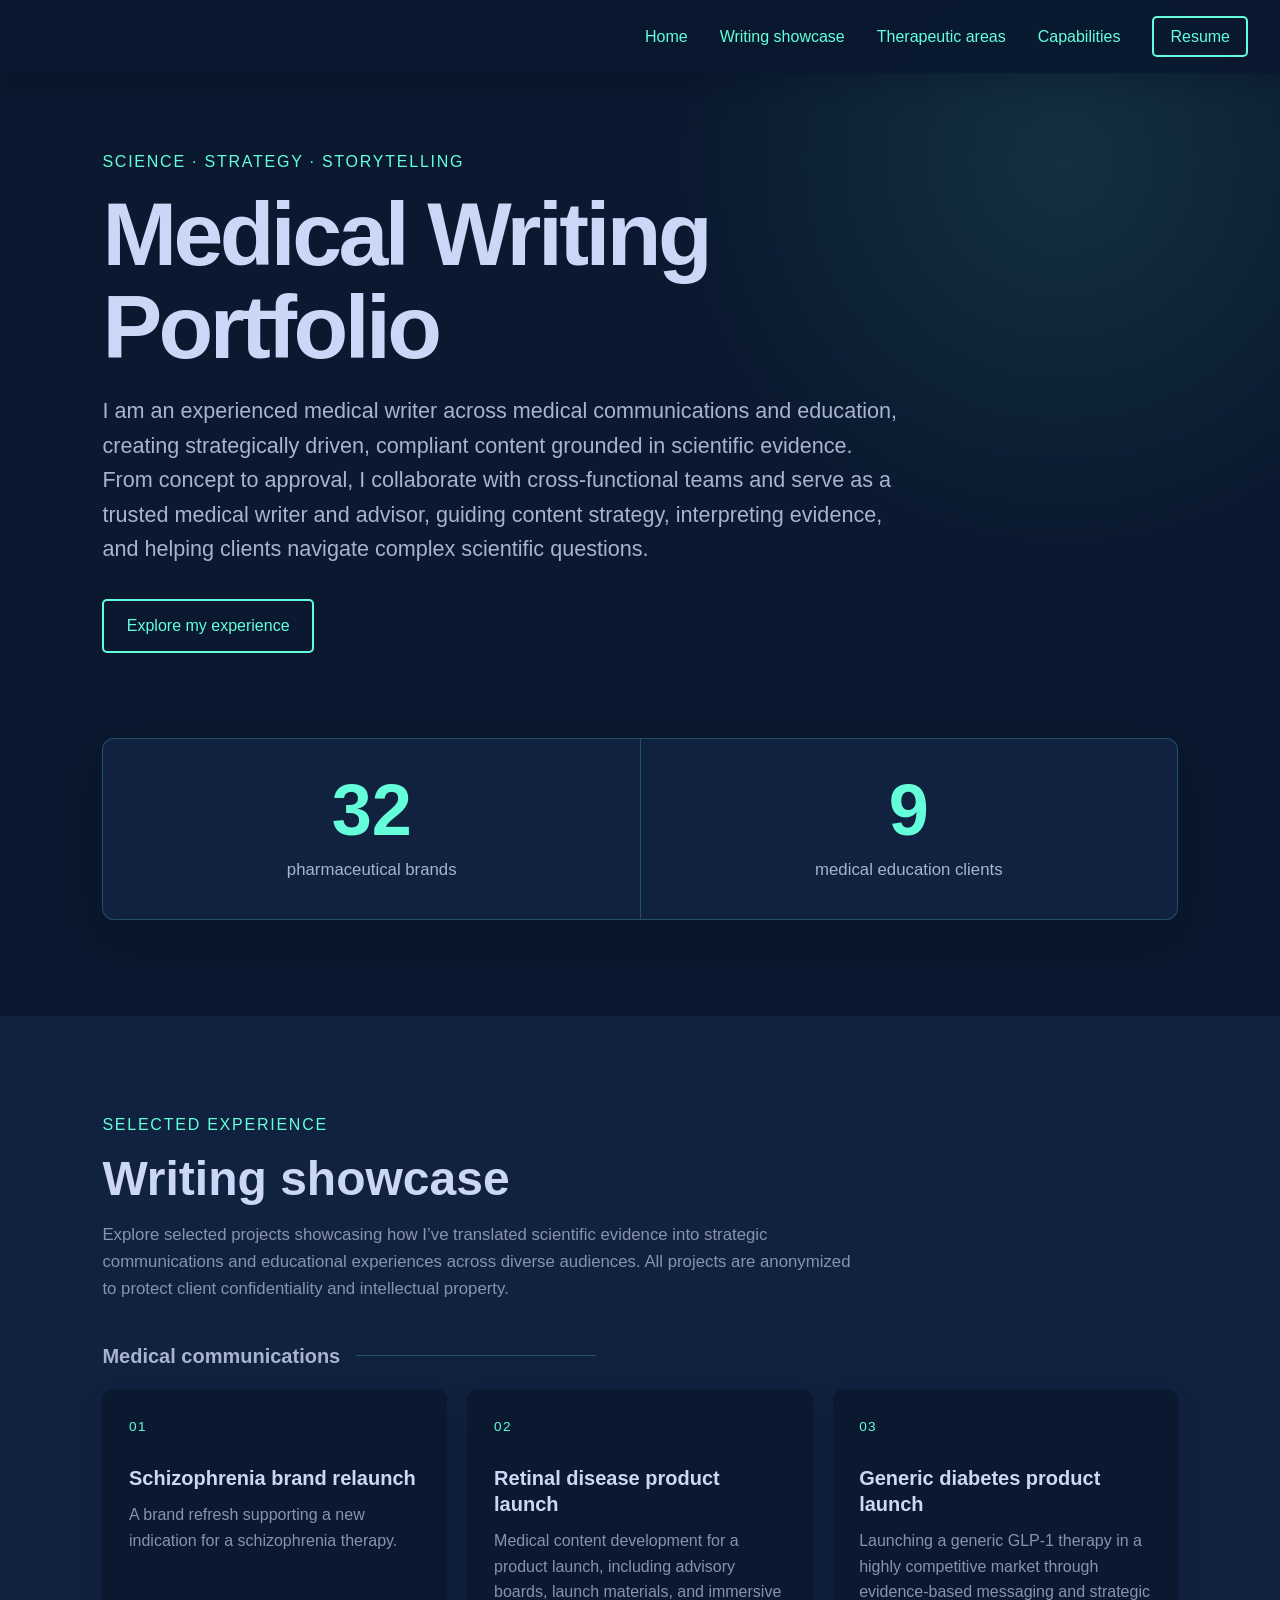
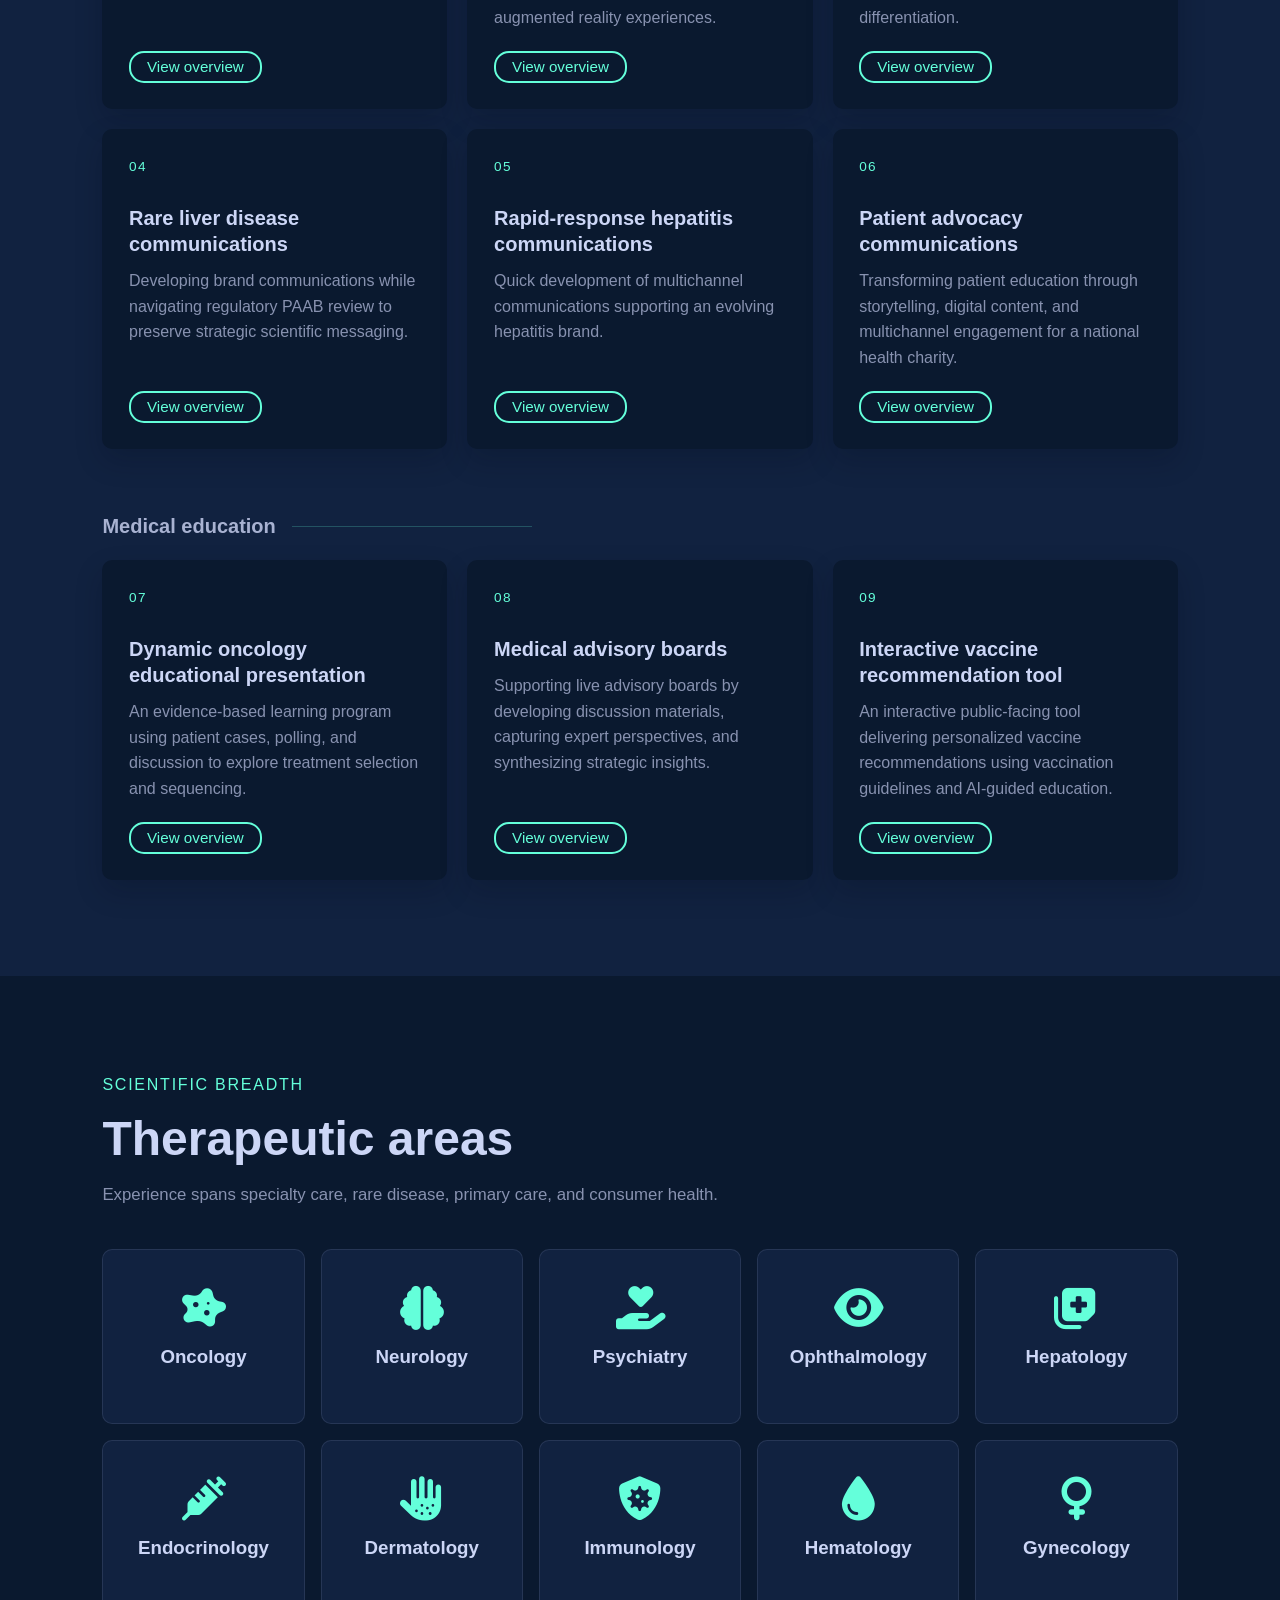
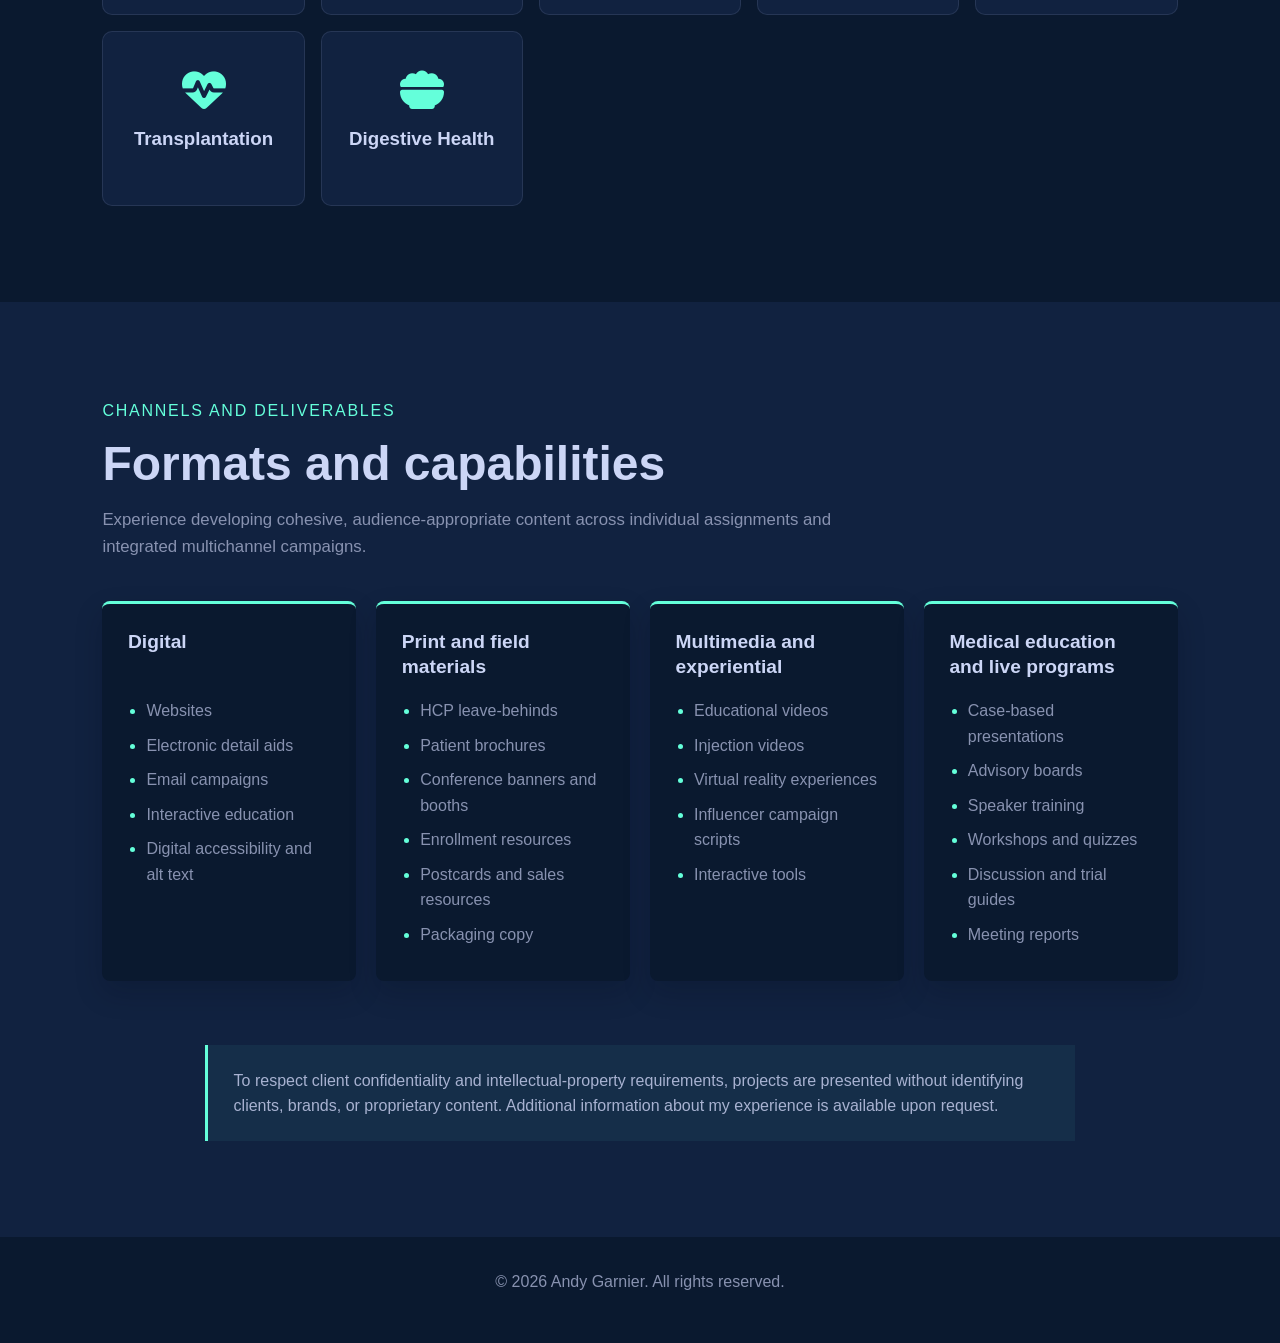
==== index.html @ 6eb8ee6a "Rename medical-writing-portfolio.html to index.html" ====
<!DOCTYPE html>
<html lang="en">
<head>
    <!-- Google tag (gtag.js) -->
    <script async src="https://www.googletagmanager.com/gtag/js?id=G-TH67TECNHS"></script>
    <script>
        window.dataLayer = window.dataLayer || [];
        function gtag(){dataLayer.push(arguments);}
        gtag('js', new Date());
        gtag('config', 'G-TH67TECNHS');
    </script>

    <meta charset="UTF-8">
    <meta name="viewport" content="width=device-width, initial-scale=1.0">
    <meta name="description" content="Medical writing portfolio of Andy Garnier, featuring experience across medical communications and education.">
    <title>Medical Writing Portfolio | Andy Garnier</title>
    <link rel="icon" type="image/png" href="images/favicon-32x32.png">

    <link rel="stylesheet" href="styles.css">
    <link
        rel="stylesheet"
        href="https://cdnjs.cloudflare.com/ajax/libs/font-awesome/6.7.2/css/all.min.css"
    />
</head>

<body>
<nav class="navbar" aria-label="Portfolio navigation">
    <button class="menu-toggle" id="menu-toggle" type="button" aria-label="Open navigation" aria-expanded="false" aria-controls="navbar-links">☰</button>
    <div class="navbar-links" id="navbar-links">
        <a href="index.html">Home</a>
        <a href="#showcase">Writing showcase</a>
        <a href="#therapeutic-areas">Therapeutic areas</a>
        <a href="#capabilities">Capabilities</a>
        <a href="resume/Andy_Garnier_Resume.pdf" target="_blank" rel="noopener noreferrer" class="resume-button">Resume</a>
    </div>
</nav>

<main>
    <section class="hero fade-in" id="top">
        <div class="container">
            <p class="eyebrow">Science · Strategy · Storytelling</p>
            <h1>Medical Writing Portfolio</h1>
            <p class="hero-copy"> I am an experienced medical writer across medical communications and education, creating strategically driven, compliant content grounded in scientific evidence. From concept to approval, I collaborate with cross-functional teams and serve as a trusted medical writer and advisor, guiding content strategy, interpreting evidence, and helping clients navigate complex scientific questions.</p>
            <a class="hero-link" href="#showcase">Explore my experience</a>
        </div>
    </section>

    <section class="stats" aria-label="Experience at a glance">
        <div class="container">
            <div class="stats-panel fade-in">
                <div class="stat">
                    <span class="stat-number">32</span>
                    <span class="stat-label">pharmaceutical brands</span>
                </div>
                <div class="stat">
                    <span class="stat-number">9</span>
                    <span class="stat-label">medical education clients</span>
                </div>
            </div>
        </div>
    </section>

    <section class="section section-alt" id="showcase">
        <div class="container">
            <p class="eyebrow">Selected experience</p>
            <h2>Writing showcase</h2>
            <p class="section-intro"> Explore selected projects showcasing how I’ve translated scientific evidence into strategic communications and educational experiences across diverse audiences. All projects are anonymized to protect client confidentiality and intellectual property.</p>

            <div class="showcase-group">
                <h3 class="group-heading">Medical communications</h3>
                <div class="showcase-grid">
                    <button class="showcase-card fade-in" type="button" data-dialog="dialog-schizophrenia">
                        <span class="card-number">01</span>
                        <h3>Schizophrenia brand relaunch</h3>
                        <p>A brand refresh supporting a new indication for a schizophrenia therapy.</p>
                        <span class="card-link">View overview</span>
                    </button>

                    <button class="showcase-card fade-in" type="button" data-dialog="dialog-retina">
                        <span class="card-number">02</span>
                        <h3>Retinal disease product launch</h3>
                        <p>Medical content development for a product launch, including advisory boards, launch materials, and immersive augmented reality experiences.</p>
                        <span class="card-link">View overview</span>
                    </button>

                    <button class="showcase-card fade-in" type="button" data-dialog="dialog-diabetes">
                        <span class="card-number">03</span>
                        <h3>Generic diabetes product launch</h3>
                        <p>Launching a generic GLP-1 therapy in a highly competitive market through evidence-based messaging and strategic differentiation.</p>
                        <span class="card-link">View overview</span>
                    </button>

                    <button class="showcase-card fade-in" type="button" data-dialog="dialog-pbc">
                        <span class="card-number">04</span>
                        <h3>Rare liver disease communications</h3>
                        <p>Developing brand communications while navigating regulatory PAAB review to preserve strategic scientific messaging.</p>
                        <span class="card-link">View overview</span>
                    </button>

                    <button class="showcase-card fade-in" type="button" data-dialog="dialog-hepatitis">
                        <span class="card-number">05</span>
                        <h3>Rapid-response hepatitis communications</h3>
                        <p>Quick development of multichannel communications supporting an evolving hepatitis brand.</p>
                        <span class="card-link">View overview</span>
                    </button>


                    <button class="showcase-card fade-in" type="button" data-dialog="dialog-consumer">
                        <span class="card-number">06</span>
                        <h3>Patient advocacy communications</h3>
                        <p>Transforming patient education through storytelling, digital content, and multichannel engagement for a national health charity.</p>
                        <span class="card-link">View overview</span>
                    </button>
                </div>
            </div>

            <div class="showcase-group">
                <h3 class="group-heading">Medical education</h3>
                <div class="showcase-grid">
                    <button class="showcase-card fade-in" type="button" data-dialog="dialog-case-based">
                        <span class="card-number">07</span>
                        <h3>Dynamic oncology educational presentation</h3>
                        <p>An evidence-based learning program using patient cases, polling, and discussion to explore treatment selection and sequencing.</p>
                        <span class="card-link">View overview</span>
                    </button>

                    <button class="showcase-card fade-in" type="button" data-dialog="dialog-training">
                        <span class="card-number">08</span>
                        <h3>Medical advisory boards</h3>
                        <p>Supporting live advisory boards by developing discussion materials, capturing expert perspectives, and synthesizing strategic insights.</p>
                        <span class="card-link">View overview</span>
                    </button>

                    <button class="showcase-card fade-in" type="button" data-dialog="dialog-advisory">
                        <span class="card-number">09</span>
                        <h3>Interactive vaccine recommendation tool </h3>
                        <p>An interactive public-facing tool delivering personalized vaccine recommendations using vaccination guidelines and AI-guided education.</p>
                        <span class="card-link">View overview</span>
                    </button>                    
                </div>
            </div>
        </div>
    </section>

    <section class="section" id="therapeutic-areas">
        <div class="container">
            <p class="eyebrow">Scientific breadth</p>
            <h2>Therapeutic areas</h2>
            <p class="section-intro">Experience spans specialty care, rare disease, primary care, and consumer health.</p>

            <div class="areas-grid">
                <!-- Oncology -->
                <button class="area-card fade-in" type="button">
                    <div class="area-card-inner">
                        <div class="area-card-front">
                            <span class="area-icon"><i class="fa-solid fa-disease"></i></span>
                            <h3>Oncology</h3>
                        </div>
                        <div class="area-card-back">
                            <div class="area-highlights">
                                <span>Product launches</span>
                                <span>Case-based education</span>
                                <span>Advisory boards</span>
                            </div>
                        </div>
                    </div>
                </button>

                <!-- Neurology -->
                <button class="area-card fade-in" type="button">
                    <div class="area-card-inner">
                        <div class="area-card-front">
                            <span class="area-icon"><i class="fa-solid fa-brain"></i></span>
                            <h3>Neurology</h3>
                        </div>
                        <div class="area-card-back">
                            <div class="area-highlights">
                                <span>Brand maintenance</span>
                                <span>HCP education</span>
                                <span>Patient communications</span>
                            </div>
                        </div>
                    </div>
                </button>

                <!-- Psychiatry -->
                <button class="area-card fade-in" type="button">
                    <div class="area-card-inner">
                        <div class="area-card-front">
                            <span class="area-icon"><i class="fa-solid fa-hand-holding-heart"></i></span>
                            <h3>Psychiatry</h3>
                        </div>
                        <div class="area-card-back">
                            <div class="area-highlights">
                                <span>Brand relaunch</span>
                                <span>Messaging strategy</span>
                                <span>Creative platform</span>
                            </div>
                        </div>
                    </div>
                </button>

                <!-- Ophthalmology -->
                <button class="area-card fade-in" type="button">
                    <div class="area-card-inner">
                        <div class="area-card-front">
                            <span class="area-icon"><i class="fa-solid fa-eye"></i></span>
                            <h3>Ophthalmology</h3>
                        </div>
                        <div class="area-card-back">
                            <div class="area-highlights">
                                <span>Product launch</span>
                                <span>Patient support</span>
                                <span>Augmented reality</span>
                            </div>
                        </div>
                    </div>
                </button>

                <!-- Hepatology -->
                <button class="area-card fade-in" type="button">
                    <div class="area-card-inner">
                        <div class="area-card-front">
                            <span class="area-icon"><i class="fa-solid fa-notes-medical"></i></span>
                            <h3>Hepatology</h3>
                        </div>
                        <div class="area-card-back">
                            <div class="area-highlights">
                                <span>Core sales aids</span>
                                <span>HCP campaigns</span>
                                <span>Patient education</span>
                            </div>
                        </div>
                    </div>
                </button>

                <!-- Endocrinology -->
                <button class="area-card fade-in" type="button">
                    <div class="area-card-inner">
                        <div class="area-card-front">
                            <span class="area-icon"><i class="fa-solid fa-syringe"></i></span>
                            <h3>Endocrinology</h3>
                        </div>
                        <div class="area-card-back">
                            <div class="area-highlights">
                                <span>Generic launch</span>
                                <span>Core sales aids</span>
                                <span>Digital strategy</span>
                            </div>
                        </div>
                    </div>
                </button>

                <!-- Dermatology -->
                <button class="area-card fade-in" type="button">
                    <div class="area-card-inner">
                        <div class="area-card-front">
                            <span class="area-icon"><i class="fa-solid fa-hand-dots"></i></span>
                            <h3>Dermatology</h3>
                        </div>
                        <div class="area-card-back">
                            <div class="area-highlights">
                                <span>Scientific communications</span>
                                <span>Brand maintenance</span>
                                <span>HCP education</span>
                            </div>
                        </div>
                    </div>
                </button>

                <!-- Immunology -->
                <button class="area-card fade-in" type="button">
                    <div class="area-card-inner">
                        <div class="area-card-front">
                            <span class="area-icon"><i class="fa-solid fa-shield-virus"></i></span>
                            <h3>Immunology</h3>
                        </div>
                        <div class="area-card-back">
                            <div class="area-highlights">
                                <span>Patient edudation</span>
                                <span>Scientific communications</span>
                                <span>Brand maintenance</span>
                            </div>
                        </div>
                    </div>
                </button>

                <!-- Hematology -->
                <button class="area-card fade-in" type="button">
                    <div class="area-card-inner">
                        <div class="area-card-front">
                            <span class="area-icon"><i class="fa-solid fa-droplet"></i></span>
                            <h3>Hematology</h3>
                        </div>
                        <div class="area-card-back">
                            <div class="area-highlights">
                                <span>Case-based education</span>
                                <span>Advisory boards</span>
                                <span>Trial interpretation</span>
                            </div>
                        </div>
                    </div>
                </button>

                <!-- Gynecology -->
                <button class="area-card fade-in" type="button">
                    <div class="area-card-inner">
                        <div class="area-card-front">
                            <span class="area-icon"><i class="fa-solid fa-venus"></i></span>
                            <h3>Gynecology</h3>
                        </div>
                        <div class="area-card-back">
                            <div class="area-highlights">
                                <span>Promotional campaigns</span>
                                <span>Conference assets</span>
                                <span>Patient resources</span>
                            </div>
                        </div>
                    </div>
                </button>

                <!-- Transplantation -->
                <button class="area-card fade-in" type="button">
                    <div class="area-card-inner">
                        <div class="area-card-front">
                            <span class="area-icon"><i class="fa-solid fa-heart-pulse"></i></span>
                            <h3>Transplantation</h3>
                        </div>
                        <div class="area-card-back">
                            <div class="area-highlights">
                                <span>Scientific presentations</span>
                                <span>Clinical education</span>
                                <span>Evidence translation</span>
                            </div>
                        </div>
                    </div>
                </button>

                <!-- Digestive Health -->
                <button class="area-card fade-in" type="button">
                    <div class="area-card-inner">
                        <div class="area-card-front">
                            <span class="area-icon"><i class="fa-solid fa-bowl-food"></i></span>
                            <h3>Digestive Health</h3>
                        </div>
                        <div class="area-card-back">
                            <div class="area-highlights">
                                <span>Canadian adaptation</span>
                                <span>Packaging strategy</span>
                                <span>Digital campaigns</span>
                            </div>
                        </div>
                    </div>
                </button>
            </div>
        </div>
    </section>

    <section class="section section-alt" id="capabilities">
        <div class="container">
            <p class="eyebrow">Channels and deliverables</p>
            <h2>Formats and capabilities</h2>
            <p class="section-intro">Experience developing cohesive, audience-appropriate content across individual assignments and integrated multichannel campaigns.</p>

            <div class="capabilities-grid">
                <article class="capability-column fade-in">
                    <h3>Digital</h3>
                    <ul>
                        <li>Websites</li>
                        <li>Electronic detail aids</li>
                        <li>Email campaigns</li>
                        <li>Interactive education</li>
                        <li>Digital accessibility and alt text</li>
                    </ul>
                </article>

                <article class="capability-column fade-in">
                    <h3>Print and field materials</h3>
                    <ul>
                        <li>HCP leave-behinds</li>
                        <li>Patient brochures</li>
                        <li>Conference banners and booths</li>
                        <li>Enrollment resources</li>
                        <li>Postcards and sales resources</li>
                        <li>Packaging copy</li>
                    </ul>
                </article>

                <article class="capability-column fade-in">
                    <h3>Multimedia and experiential</h3>
                    <ul>
                        <li>Educational videos</li>
                        <li>Injection videos</li>
                        <li>Virtual reality experiences</li>
                        <li>Influencer campaign scripts</li>
                        <li>Interactive tools</li>
                    </ul>
                </article>

                <article class="capability-column fade-in">
                    <h3>Medical education and live programs</h3>
                    <ul>
                        <li>Case-based presentations</li>
                        <li>Advisory boards</li>
                        <li>Speaker training</li>
                        <li>Workshops and quizzes</li>
                        <li>Discussion and trial guides</li>
                        <li>Meeting reports</li>
                    </ul>
                </article>
            </div>

            <p class="confidentiality-note">To respect client confidentiality and intellectual-property requirements, projects are presented without identifying clients, brands, or proprietary content. Additional information about my experience is available upon request.</p>
        </div>
    </section>
</main>

<a id="backToTop" href="#top" aria-label="Back to top">↑ Top</a>

<footer>
    <p>&copy; 2026 Andy Garnier. All rights reserved.</p>
</footer>

<!-- Medical communications dialogs -->
<dialog id="dialog-schizophrenia" aria-labelledby="title-schizophrenia">
    <div class="dialog-content">
        <button class="dialog-close" type="button" aria-label="Close overview">×</button>
        <p class="dialog-label">Medical communications</p>
        <h2 id="title-schizophrenia"> Schizophrenia brand relaunch</h2>
        <h3>Overview</h3>
        <p>Supported the relaunch of an schizophrenia therapy following approval of a new indication. The initiative combined updated clinical messaging with a comprehensive brand refresh, introducing a new creative platform, messaging strategy, and communications for healthcare professionals and patients.</p>
        <h3>My role</h3>
        <p>Served as the lead medical writer and scientific advisor. Developed core content, interpreted clinical evidence, advised on scientific accuracy and strategic positioning, and guided materials through MLR review while supporting client discussions and content decisions.</p>
        <div class="format-tags">
            <span class="format-tag">Messaging strategy</span>
            <span class="format-tag">Creative platform</span>
            <span class="format-tag">Core sales aids</span>
            <span class="format-tag">Websites</span>
        </div>
    </div>
</dialog>

<dialog id="dialog-retina" aria-labelledby="title-retina">
    <div class="dialog-content">
        <button class="dialog-close" type="button" aria-label="Close overview">×</button>
        <p class="dialog-label">Medical communications</p>
        <h2 id="title-retina">Retinal disease product launch</h2>
        <h3>Overview</h3>
        <p>Supported the launch of a new retinal disease biosimilar therapy, developing communications that translated complex clinical evidence into clear, confidence-building messaging for healthcare professionals and patients. The program included launch materials, strategic advisory boards, and innovative digital experiences, with ongoing support as the brand evolved post-launch.</p>
        <h3>My role</h3>
        <p>Served as the lead medical writer across launch and lifecycle initiatives, partnering with cross-functional teams to develop scientific messaging, create launch-ready content, and guide materials through review and approval. I also supported advisory boards by developing capturing and synthesizing expert insights and translating outcomes into future brand strategy and communications.</p>
        <div class="format-tags">
            <span class="format-tag">Product launch</span>
            <span class="format-tag">Core sales aids</span>
            <span class="format-tag">Email</span>
            <span class="format-tag">Augmented reality</span>
            <span class="format-tag">Patient education</span>
        </div>
    </div>
</dialog>

<dialog id="dialog-diabetes" aria-labelledby="title-diabetes">
    <div class="dialog-content">
        <button class="dialog-close" type="button" aria-label="Close overview">×</button>
        <p class="dialog-label">Medical communications</p>
        <h2 id="title-diabetes">Generic diabetes brand launch</h2>
        <h3>Overview</h3>
        <p>Supported the launch of a generic GLP-1 receptor agonist in one of the pharmaceutical industry's most competitive therapeutic areas. The project required a differentiated communications strategy that established brand identity while preparing an integrated suite of launch materials for an accelerated market entry.</p>
        <h3>My role</h3>
        <p>Served as the co-lead medical writer across launch communications to develop materials from concept through approval. I also participated in healthcare professional advisory boards, synthesizing clinical perspectives and unmet needs to help inform launch messaging and broader brand strategy.</p>
        <div class="format-tags">
            <span class="format-tag">Generic launch</span>
            <span class="format-tag">Core sales aids</span>
            <span class="format-tag">Websites</span>
            <span class="format-tag">Advisory boards</span>
        </div>
    </div>
</dialog>

<dialog id="dialog-pbc" aria-labelledby="title-pbc">
    <div class="dialog-content">
        <button class="dialog-close" type="button" aria-label="Close overview">×</button>
        <p class="dialog-label">Medical communications</p>
        <h2 id="title-pbc">Rare liver disease communications</h2>
        <h3>Overview</h3>
        <p>Developed branded and unbranded communications supporting a rare liver disease brand across healthcare professional and patient audiences. The project included the detail aid and a broad suite of supporting materials designed to communicate clinical evidence within the constraints of Canadian promotional regulations.</p>
        <h3>My role</h3>
        <p>Served as co-lead medical writer, leading development of the detail aid and supporting brand materials. I partnered closely with teams throughout content development and played a key role during PAAB review, refining evidence-based messaging through multiple rounds of feedback while preserving strategic communication objectives and regulatory compliance.</p>
        <div class="format-tags">
            <span class="format-tag">Core visual aids</span>
            <span class="format-tag">Website</span>
            <span class="format-tag">Email campaigns</span>
            <span class="format-tag">PAAB review</span>
        </div>
    </div>
</dialog>

<dialog id="dialog-hepatitis" aria-labelledby="title-hepatitis">
    <div class="dialog-content">
        <button class="dialog-close" type="button" aria-label="Close overview">×</button>
        <p class="dialog-label">Medical communications</p>
        <h2 id="title-hepatitis"> Rapid-response hepatitis communications </h2>
        <h3>Overview</h3>
        <p>Developed an integrated suite of healthcare professional and patient communications for a chronic hepatitis brand, delivering digital, field, and educational materials within accelerated timelines while maintaining scientific accuracy and brand consistency.</p>
        <h3>My role</h3>
        <p>Served as the primary medical writer across the brand to rapidly develop, revise, and deliver content in response to evolving business needs. I managed multiple concurrent workstreams, guiding materials from concept through medical, legal, regulatory, and PAAB review while ensuring quality under tight deadlines.</p>
        <div class="format-tags">
            <span class="format-tag">Core sales aids</span>
            <span class="format-tag">Email campaigns</span>
            <span class="format-tag">HCP campaign</span>
            <span class="format-tag">Patient education</span>
        </div>
    </div>
</dialog>

<dialog id="dialog-consumer" aria-labelledby="title-consumer">
    <div class="dialog-content">
        <button class="dialog-close" type="button" aria-label="Close overview">×</button>
        <p class="dialog-label">Medical communications</p>
        <h2 id="title-consumer"> Patient advocacy oncology communications</h2>
        <h3>Overview</h3>
        <p> Led the redesign of a national patient advocacy organization's digital communications, transforming its website into a more patient-centered, story-driven experience while supporting integrated awareness campaigns across web, email, and digital advertising.</p>
        <h3>My role</h3>
        <p> Served as the lead medical writer and advisor for the brand, guiding messaging strategy across the website and broader campaign. I partnered with strategy, creative, and web development teams to develop patient-centered content, create advertising scripts and email campaigns, and ensure communications remained accessible, engaging, and aligned with the organization's objectives.</p>
        <div class="format-tags">
            <span class="format-tag">Website strategy</span>
            <span class="format-tag">Patient storytelling</span>
            <span class="format-tag">Digital advertising</span>
            <span class="format-tag">Email campaigns</span>
        </div>
    </div>
</dialog>

<!-- Medical education dialogs -->
<dialog id="dialog-case-based" aria-labelledby="title-case-based">
    <div class="dialog-content">
        <button class="dialog-close" type="button" aria-label="Close overview">×</button>
        <p class="dialog-label">Medical education</p>
        <h2 id="title-case-based">Dynamic oncology educational presentation</h2>
        <h3>Overview</h3>
        <p> Developed an interactive educational program for healthcare professionals exploring the evolving treatment landscape in oncology. The program combined a review of current evidence with three realistic patient cases that encouraged participants to evaluate treatment selection and sequencing through polling, discussion, and evidence-based decision-making.</p>
        <h3>My role</h3>
        <p> Served as the lead medical writer, synthesizing clinical evidence into a cohesive educational narrative and refining patient cases, presentation content, polling questions, and discussion prompts. I partnered with medical education and scientific teams to create an engaging learning experience that translated complex evidence into practical clinical application.</p>
        <div class="format-tags">
            <span class="format-tag">Case-based education</span>
            <span class="format-tag">Interactive learning</span>
            <span class="format-tag">Patient cases</span>
            <span class="format-tag">Data presentation</span>
        </div>
    </div>
</dialog>

<dialog id="dialog-training" aria-labelledby="title-training">
    <div class="dialog-content">
        <button class="dialog-close" type="button" aria-label="Close overview">×</button>
        <p class="dialog-label">Medical education</p>
        <h2 id="title-training">Medical advisory boards</h2>
        <h3>Overview</h3>
        <p> Supported advisory boards across multiple therapeutic areas, partnering with pharmaceutical clients and key opinion leaders to explore emerging evidence, clinical challenges, and opportunities to improve patient care. These sessions generated scientific and strategic insights that informed future communications, educational initiatives, and brand planning.</p>
        <h3>My role</h3>
        <p> Served as the medical writer for English and French advisory board meetings, participating live in sessions, capturing nuanced scientific dialogue, and synthesizing expert perspectives into clear, actionable reports. I partnered closely with clients throughout each event, supporting onsite meeting execution and delivering advisory board support across virtual, hybrid, and in-person formats.</p>
        <div class="format-tags">
            <span class="format-tag">Live advisory boards</span>
            <span class="format-tag">Meeting reports</span>
            <span class="format-tag">Insight synthesis</span>
            <span class="format-tag">KOL engagement</span>
        </div>
</dialog>

<dialog id="dialog-advisory" aria-labelledby="title-advisory">
    <div class="dialog-content">
        <button class="dialog-close" type="button" aria-label="Close overview">×</button>
        <p class="dialog-label">Medical education</p>
        <h2 id="title-advisory"> Interactive vaccine recommendation tool</h2>
        <h3>Overview</h3>
        <p> Developed an interactive public-facing online quiz that translates Quebec vaccination guidelines into personalized recommendations based on individual risk factors. The experience combined evidence-based recommendations with an AI-powered virtual educator designed to answer follow-up questions within Canadian regulatory requirements.</p>
        <h3>My role</h3>
        <p> Served as the lead medical writer and scientific advisor, translating provincial vaccination guidance into a structured recommendation algorithm. I also partnered with technical teams to establish medically accurate AI responses, reviewing conversation transcripts and refining the virtual educator to ensure ongoing scientific accuracy, regulatory compliance, and a consistent user experience.</p>
        <div class="format-tags">
            <span class="format-tag">Decision support</span>
            <span class="format-tag">Patient education</span>
            <span class="format-tag">AI governance</span>
            <span class="format-tag">Vaccination guidelines</span>
        </div>
    </div>
</dialog>

<script>
    const menuToggle = document.getElementById('menu-toggle');
    const navbarLinks = document.getElementById('navbar-links');

    menuToggle.addEventListener('click', () => {
        const isOpen = navbarLinks.classList.toggle('active');
        menuToggle.setAttribute('aria-expanded', String(isOpen));
        menuToggle.setAttribute('aria-label', isOpen ? 'Close navigation' : 'Open navigation');
    });

    navbarLinks.querySelectorAll('a').forEach(link => {
        link.addEventListener('click', () => {
            navbarLinks.classList.remove('active');
            menuToggle.setAttribute('aria-expanded', 'false');
            menuToggle.setAttribute('aria-label', 'Open navigation');
        });
    });

    document.querySelectorAll('[data-dialog]').forEach(card => {
        card.addEventListener('click', () => {
            const dialog = document.getElementById(card.dataset.dialog);
            if (dialog) {
                dialog.showModal();
                document.body.classList.add('modal-open');
            }
        });
    });

    document.querySelectorAll('dialog').forEach(dialog => {
        const closeButton = dialog.querySelector('.dialog-close');

        closeButton.addEventListener('click', () => dialog.close());

        dialog.addEventListener('click', event => {
            const rect = dialog.getBoundingClientRect();
            const clickedOutside = event.clientX < rect.left || event.clientX > rect.right || event.clientY < rect.top || event.clientY > rect.bottom;
            if (clickedOutside) dialog.close();
        });

        dialog.addEventListener('close', () => {
            document.body.classList.remove('modal-open');
        });
    });

    const observer = new IntersectionObserver(entries => {
        entries.forEach(entry => {
            if (entry.isIntersecting) entry.target.classList.add('in-view');
        });
    }, { threshold: 0.08 });

    document.querySelectorAll('.fade-in').forEach(element => observer.observe(element));

    const backToTopButton = document.getElementById('backToTop');
    window.addEventListener('scroll', () => {
        backToTopButton.classList.toggle('visible', window.scrollY > 450);
    });
</script>
</body>
</html>
---- styles.css ----
:root {
    --navy: #0a192f;
    --navy-light: #112240;
    --navy-lighter: #172f51;
    --teal: #64ffda;
    --text: #ccd6f6;
    --muted: #a8b2d1;
    --subtle: #8892b0;
    --border: rgba(100, 255, 218, 0.22);
    --shadow: 0 18px 45px rgba(2, 12, 27, 0.28);
}

* {
    box-sizing: border-box;
}

html {
    scroll-behavior: smooth;
}

body {
    margin: 0;
    background: var(--navy);
    color: var(--text);
    font-family: Arial, sans-serif;
    line-height: 1.6;
    overflow-x: hidden;
}

body.modal-open {
    overflow: hidden;
}

a,
button {
    font: inherit;
}

a:focus-visible,
button:focus-visible {
    outline: 3px solid var(--teal);
    outline-offset: 4px;
}

.navbar {
    position: fixed;
    top: 0;
    left: 0;
    z-index: 1000;
    display: flex;
    justify-content: flex-end;
    align-items: center;
    width: 100%;
    min-height: 70px;
    padding: 1rem 2rem;
    background: rgba(10, 25, 47, 0.95);
    backdrop-filter: blur(8px);
    box-shadow: 0 8px 24px rgba(2, 12, 27, 0.2);
}

.navbar-links {
    display: flex;
    align-items: center;
    gap: 2rem;
}

.navbar a {
    color: var(--teal);
    text-decoration: none;
}

.navbar a:hover {
    text-decoration: underline;
}

.resume-button {
    padding: 0.35rem 1rem;
    border: 2px solid var(--teal);
    border-radius: 5px;
    transition: background 0.25s ease, color 0.25s ease;
}

.resume-button:hover {
    background: var(--teal);
    color: var(--navy);
    text-decoration: none !important;
}

.menu-toggle {
    display: none;
    padding: 0.2rem 0.5rem;
    border: 0;
    background: transparent;
    color: var(--teal);
    cursor: pointer;
    font-size: 2rem;
}

.container {
    width: min(1120px, 84%);
    margin: 0 auto;
}

.hero {
    min-height: 82vh;
    display: flex;
    align-items: center;
    padding: 9rem 0 5rem;
    background:
        radial-gradient(circle at 83% 22%, rgba(100, 255, 218, 0.10), transparent 24rem),
        var(--navy);
}

.eyebrow {
    margin-bottom: 0.8rem;
    color: var(--teal);
    font-size: 1rem;
    letter-spacing: 0.11em;
    text-transform: uppercase;
}

h1,
h2,
h3,
p {
    margin-top: 0;
}

h1 {
    max-width: 900px;
    margin-bottom: 1.25rem;
    font-size: clamp(3rem, 7vw, 5.6rem);
    line-height: 1.04;
    letter-spacing: -0.04em;
}

h2 {
    margin-bottom: 1rem;
    font-size: clamp(2rem, 4vw, 3rem);
    line-height: 1.15;
}

h3 {
    line-height: 1.3;
}

.hero-copy {
    max-width: 800px;
    margin-bottom: 2rem;
    color: var(--muted);
    font-size: clamp(1.05rem, 2vw, 1.35rem);
}

.hero-link {
    display: inline-block;
    padding: 0.75rem 1.4rem;
    border: 2px solid var(--teal);
    border-radius: 5px;
    color: var(--teal);
    text-decoration: none;
    transition: background 0.25s ease, color 0.25s ease;
}

.hero-link:hover {
    background: var(--teal);
    color: var(--navy);
}

.section {
    padding: 6rem 0;
}

.section-alt {
    background: var(--navy-light);
}

.section-intro {
    max-width: 750px;
    margin-bottom: 2.5rem;
    color: var(--subtle);
    font-size: 1.05rem;
}

.stats {
    padding: 0 0 6rem;
}

.stats-panel {
    display: grid;
    grid-template-columns: repeat(2, minmax(0, 1fr));
    overflow: hidden;
    border: 1px solid var(--border);
    border-radius: 12px;
    background: var(--navy-light);
    box-shadow: var(--shadow);
}

.stat {
    padding: 2.2rem;
    text-align: center;
}

.stat + .stat {
    border-left: 1px solid var(--border);
}

.stat-number {
    display: block;
    color: var(--teal);
    font-size: clamp(2.8rem, 6vw, 4.5rem);
    font-weight: 700;
    line-height: 1;
}

.stat-label {
    display: block;
    margin-top: 0.7rem;
    color: var(--muted);
    font-size: 1.05rem;
}

.showcase-group + .showcase-group {
    margin-top: 4rem;
}

.group-heading {
    display: flex;
    align-items: center;
    gap: 1rem;
    margin-bottom: 1.3rem;
    color: var(--muted);
    font-size: 1.25rem;
}

.group-heading::after {
    content: "";
    width: min(240px, 35vw);
    height: 1px;
    background: var(--border);
}

.showcase-grid {
    display: grid;
    grid-template-columns: repeat(3, minmax(0, 1fr));
    gap: 1.25rem;
}

.showcase-card {
    min-height: 255px;
    display: flex;
    flex-direction: column;
    align-items: flex-start;
    padding: 1.6rem;
    border: 1px solid transparent;
    border-radius: 10px;
    background: var(--navy-light);
    color: var(--text);
    cursor: pointer;
    text-align: left;
    box-shadow: 0 12px 28px rgba(2, 12, 27, 0.2);
    transition: transform 0.25s ease, border-color 0.25s ease, box-shadow 0.25s ease;
}

.showcase-card--image {
    min-height: 0;
    align-items: stretch;
    overflow: hidden;
    padding: 0;
    text-decoration: none;
}

.showcase-card--image:not(a):not(button) {
    cursor: default;
}

.showcase-image-frame {
    position: relative;
    width: 100%;
    aspect-ratio: 16 / 9;
    overflow: hidden;
    flex: 0 0 auto;
    border-bottom: 1px solid rgba(136, 146, 176, 0.16);
    background: var(--navy-lighter);
}

.showcase-image {
    display: block;
    width: 100%;
    height: 100%;
    margin: 0;
    border-radius: 0;
    object-fit: cover;
    object-position: center;
    box-shadow: none;
}

.showcase-image--contain {
    object-fit: contain;
    padding: 0.45rem;
}

.showcase-image-placeholder {
    display: grid;
    place-items: center;
    background:
        radial-gradient(circle at 28% 25%, rgba(100, 255, 218, 0.13), transparent 32%),
        var(--navy-lighter);
    color: var(--subtle);
    font-size: 0.78rem;
    letter-spacing: 0.1em;
    text-transform: uppercase;
}

.showcase-card-content {
    display: flex;
    flex: 1;
    flex-direction: column;
    align-items: flex-start;
    padding: 1.4rem 1.6rem 1.6rem;
}
.showcase-card > .showcase-image-frame {
    margin-bottom: 1.5rem;
}

.showcase-card--image .card-number {
    margin-bottom: 0.75rem;
}

.showcase-card--image .card-link {
    margin-top: auto;
}

.section-alt .showcase-card {
    background: var(--navy);
}

.showcase-card:hover {
    transform: translateY(-5px);
    border-color: var(--border);
    box-shadow: 0 18px 34px rgba(2, 12, 27, 0.34);
}

.card-number {
    margin-bottom: 1.7rem;
    color: var(--teal);
    font-size: 0.85rem;
    letter-spacing: 0.1em;
}

.showcase-card h3 {
    margin-bottom: 0.7rem;
    font-size: 1.25rem;
}

.showcase-card p {
    margin-bottom: 1.3rem;
    color: var(--subtle);
}

.card-link {
    margin-top: auto;
    color: var(--teal);
    font-size: 0.95rem;
}

.card-link {
    display: inline-block;
    padding: 0.10rem 1rem;
    border: 2px solid var(--teal);
    border-radius: 15px;
    color: var(--teal);
    text-decoration: none;
    transition: background 0.25s ease, color 0.25s ease;
}

.card-link:hover {
    background: var(--teal);
    color: var(--navy);
}

.areas-grid {
    display: grid;
    grid-template-columns: repeat(5, minmax(0, 1fr));
    gap: 1rem;
}

.area-card {
    appearance: none;
    position: relative;
    display: block;
    width: 100%;
    min-width: 0;
    min-height: 175px;
    padding: 0;
    border: 0;
    border-radius: 10px;
    background: transparent;
    color: var(--text);
    cursor: pointer;
    perspective: 1000px;
    text-align: center;
}

.area-card-inner {
    position: relative;
    display: block;
    width: 100%;
    height: 175px;
    transform-style: preserve-3d;
    transition: transform 0.45s ease;
}

.area-card.is-flipped .area-card-inner {
    transform: rotateY(180deg);
}

.area-card-front,
.area-card-back {
    position: absolute;
    inset: 0;
    display: flex;
    flex-direction: column;
    align-items: center;
    justify-content: center;
    width: 100%;
    padding: 1.25rem 0.8rem;
    overflow: hidden;
    border: 1px solid rgba(136, 146, 176, 0.18);
    border-radius: 10px;
    background: var(--navy-light);
    backface-visibility: hidden;
    -webkit-backface-visibility: hidden;
    transition:
        border-color 0.25s ease,
        box-shadow 0.25s ease;
}

.area-card-back {
    transform: rotateY(180deg);
}
.area-card:hover .area-card-inner,
.area-card:focus-within .area-card-inner {
    transform: rotateY(180deg);
}
.area-card:hover .area-card-front,
.area-card:hover .area-card-back,
.area-card:focus-visible .area-card-front,
.area-card:focus-visible .area-card-back {
    border-color: var(--border);
    box-shadow: 0 16px 30px rgba(2, 12, 27, 0.3);
}

.area-icon {
    display: grid;
    place-items: center;
    width: 48px;
    height: 48px;
    margin-bottom: 0.85rem;
    color: var(--teal);
    font-size: 2.75rem;
}

.area-title {
    display: block;
    margin: 0;
    font-size: 1rem;
    font-weight: 700;
    line-height: 1.3;
}

.area-subheading {
    display: block;
    margin-top: 0.4rem;
    color: var(--teal);
    font-size: 0.7rem;
    font-weight: 600;
    letter-spacing: 0.08em;
    text-transform: uppercase;
}

.area-highlights {
    display: flex;
    flex-direction: column;
    gap: 0.3rem;
    margin-top: 0.7rem;
    color: var(--muted);
    font-size: 0.82rem;
    line-height: 1.3;
}

.area-highlights > span::before {
    content: "•";
    margin-right: 0.35rem;
    color: var(--teal);
}

.capabilities-grid {
    display: grid;
    grid-template-columns: repeat(4, minmax(0, 1fr));
    gap: 1.25rem;
}

.capability-column {
    padding: 1.6rem;
    border-top: 3px solid var(--teal);
    border-radius: 8px;
    background: var(--navy);
    box-shadow: 0 12px 28px rgba(2, 12, 27, 0.2);
}

.capability-column h3 {
    min-height: 3.3rem;
    margin-bottom: 1rem;
    font-size: 1.2rem;
}

.capability-column ul {
    margin: 0;
    padding-left: 1.15rem;
    color: var(--subtle);
}

.capability-column li {
    margin-bottom: 0.55rem;
}

.capability-column li::marker {
    color: var(--teal);
}

.confidentiality-note {
    max-width: 870px;
    margin: 4rem auto 0;
    padding: 1.4rem 1.6rem;
    border-left: 3px solid var(--teal);
    background: rgba(100, 255, 218, 0.055);
    color: var(--muted);
}

dialog {
    width: min(680px, calc(100% - 2rem));
    max-height: calc(100vh - 3rem);
    padding: 0;
    overflow: auto;
    border: 1px solid var(--border);
    border-radius: 12px;
    background: var(--navy-light);
    color: var(--text);
    box-shadow: 0 25px 75px rgba(2, 12, 27, 0.75);
}

dialog::backdrop {
    background: rgba(2, 12, 27, 0.82);
    backdrop-filter: blur(4px);
}

.dialog-content {
    position: relative;
    padding: 2.3rem;
}

.dialog-close {
    position: absolute;
    top: 1rem;
    right: 1rem;
    width: 42px;
    height: 42px;
    border: 1px solid var(--border);
    border-radius: 50%;
    background: transparent;
    color: var(--teal);
    cursor: pointer;
    font-size: 1.4rem;
}

.dialog-label {
    margin-bottom: 0.6rem;
    color: var(--teal);
    font-size: 0.8rem;
    letter-spacing: 0.1em;
    text-transform: uppercase;
}

.dialog-content h2 {
    max-width: calc(100% - 3rem);
    font-size: 1.8rem;
}

.dialog-content h3 {
    margin: 1.5rem 0 0.4rem;
    color: var(--muted);
    font-size: 1rem;
    text-transform: uppercase;
    letter-spacing: 0.06em;
}

.dialog-content p {
    color: var(--subtle);
}

.format-tags {
    display: flex;
    flex-wrap: wrap;
    gap: 0.55rem;
    margin-top: 1rem;
}

.format-tag {
    padding: 0.25rem 0.65rem;
    border: 1px solid var(--border);
    border-radius: 999px;
    color: var(--teal);
    font-size: 0.82rem;
}

.fade-in {
    opacity: 0;
    transform: translateY(18px);
    transition: opacity 0.7s ease-out, transform 0.7s ease-out;
}

.fade-in.in-view {
    opacity: 1;
    transform: translateY(0);
}

#backToTop {
    position: fixed;
    right: 1.5rem;
    bottom: 1.5rem;
    z-index: 900;
    padding: 0.5rem 0.8rem;
    border-radius: 5px;
    background: var(--teal);
    color: var(--navy);
    font-weight: 700;
    text-decoration: none;
    opacity: 0;
    pointer-events: none;
    transition: opacity 0.25s ease;
}

#backToTop.visible {
    opacity: 1;
    pointer-events: auto;
}

footer {
    padding: 2rem 1rem;
    background: var(--navy);
    color: var(--subtle);
    text-align: center;
}

@media (max-width: 980px) {
    .areas-grid {
        grid-template-columns: repeat(3, minmax(0, 1fr));
    }

    .capabilities-grid {
        grid-template-columns: repeat(2, minmax(0, 1fr));
    }
}

@media (max-width: 760px) {
    .navbar {
        min-height: 64px;
        padding: 0.65rem 1rem;
    }

    .menu-toggle {
        display: block;
    }

    .navbar-links {
        position: absolute;
        top: 64px;
        right: 0;
        display: none;
        width: 100%;
        flex-direction: column;
        gap: 0;
        padding: 1rem;
        background: var(--navy);
        box-shadow: 0 12px 24px rgba(2, 12, 27, 0.35);
    }

    .navbar-links.active {
        display: flex;
    }

    .navbar-links a {
        width: 100%;
        padding: 0.75rem;
        text-align: center;
    }

    .container {
        width: min(90%, 680px);
    }

    .hero {
        min-height: auto;
        padding-top: 9rem;
    }

    .showcase-grid {
        grid-template-columns: 1fr;
    }

    .showcase-card {
        min-height: 220px;
    }
}

@media (max-width: 560px) {
    .section {
        padding: 4.5rem 0;
    }

    .stats-panel,
    .areas-grid,
    .capabilities-grid {
        grid-template-columns: 1fr;
    }

    .stat + .stat {
        border-top: 1px solid var(--border);
        border-left: 0;
    }

    .area-card {
        min-height: 165px;
    }

    .area-card-inner {
        height: 165px;
    }

    .capability-column h3 {
        min-height: auto;
    }
}

@media (prefers-reduced-motion: reduce) {
    html {
        scroll-behavior: auto;
    }

    *,
    *::before,
    *::after {
        transition-duration: 0.01ms !important;
        animation-duration: 0.01ms !important;
        animation-iteration-count: 1 !important;
    }

    .fade-in {
        opacity: 1;
        transform: none;
    }
}

/* Homepage */
.hero-actions,
.contact-actions,
.inline-links {
    display: flex;
    flex-wrap: wrap;
    align-items: center;
    gap: 1.25rem;
}

.text-link,
.inline-links a,
.project-link {
    color: var(--teal);
    text-decoration: none;
}

.text-link:hover,
.inline-links a:hover,
.project-link:hover {
    text-decoration: underline;
}

.profile-grid {
    display: grid;
    grid-template-columns: minmax(0, 1fr) 280px;
    align-items: center;
    gap: clamp(2rem, 6vw, 5rem);
    margin-top: 2.25rem;
}

.profile-copy {
    color: var(--muted);
}

.profile-copy p {
    margin-bottom: 1rem;
}

.inline-links {
    margin-top: 1.6rem;
}

.headshot,
.profile-grid > img {
    display: block;
    width: min(280px, 70vw);
    height: min(280px, 70vw);
    margin: 0 auto;
    object-fit: cover;
    object-position: center;
    border: 2px solid var(--border);
    border-radius: 50%;
    box-shadow: var(--shadow);
    justify-self: center;
}

.project-grid {
    display: grid;
    grid-template-columns: repeat(2, minmax(0, 1fr));
    gap: 1.35rem;
}

.project-card {
    overflow: hidden;
    border: 1px solid rgba(136, 146, 176, 0.16);
    border-radius: 10px;
    background: var(--navy-light);
    box-shadow: 0 12px 28px rgba(2, 12, 27, 0.2);
    transition: transform 0.25s ease, border-color 0.25s ease, box-shadow 0.25s ease;
}

.project-card:hover {
    transform: translateY(-5px);
    border-color: var(--border);
    box-shadow: 0 18px 34px rgba(2, 12, 27, 0.34);
}

.project-image,
.project-art {
    width: 100%;
    height: 250px;
}

.project-image {
    display: block;
    object-fit: cover;
    border-bottom: 1px solid rgba(136, 146, 176, 0.14);
}

.project-art {
    display: grid;
    place-items: center;
    overflow: hidden;
    border-bottom: 1px solid var(--border);
    background:
        radial-gradient(circle at 25% 25%, rgba(100, 255, 218, 0.18), transparent 28%),
        linear-gradient(135deg, var(--navy-lighter), var(--navy));
}

.project-art span {
    display: grid;
    place-items: center;
    width: 112px;
    height: 112px;
    border: 1px solid var(--teal);
    border-radius: 50%;
    color: var(--teal);
    font-size: 2rem;
    font-weight: 700;
    letter-spacing: 0.08em;
}

.project-card-content {
    padding: 1.6rem;
}

.project-card-content h3 {
    margin-bottom: 0.7rem;
    font-size: 1.35rem;
}

.project-card-content > p:not(.project-type) {
    min-height: 4.8rem;
    margin-bottom: 1.4rem;
    color: var(--subtle);
}

.project-type {
    margin-bottom: 0.55rem;
    color: var(--teal);
    font-size: 0.78rem;
    letter-spacing: 0.09em;
    text-transform: uppercase;
}

.interests-layout {
    display: grid;
    grid-template-columns: minmax(0, 0.75fr) minmax(420px, 1.25fr);
    align-items: start;
    gap: clamp(2rem, 5vw, 4rem);
    margin-top: 2.25rem;
}

.interests-copy {
    color: var(--muted);
    font-size: 1.05rem;
}

.carousel {
    padding: 1rem;
    border: 1px solid rgba(136, 146, 176, 0.16);
    border-radius: 10px;
    background: var(--navy);
    box-shadow: var(--shadow);
}

.image-rotator {
    position: relative;
    height: 390px;
    overflow: hidden;
    border-radius: 7px;
    background: var(--navy-lighter);
}

.image-rotator img {
    position: absolute;
    inset: 0;
    width: 100%;
    height: 100%;
    object-fit: contain;
    opacity: 0;
    transition: opacity 0.7s ease;
}

.image-rotator img.active {
    opacity: 1;
}

.image-rotator video {
    display: block;
    width: 100%;
    height: 100%;
    margin: 0;
    border-radius: 0;
    object-fit: contain;
    object-position: center;
    box-shadow: none;
}
.image-description {
    min-height: 1.6rem;
    margin: 0.9rem 0 0;
    color: var(--muted);
    text-align: center;
}

.image-controls {
    display: flex;
    justify-content: center;
    gap: 0.75rem;
    margin-top: 0.8rem;
}

.image-controls button {
    padding: 0.45rem 0.9rem;
    border: 1px solid var(--teal);
    border-radius: 5px;
    background: transparent;
    color: var(--teal);
    cursor: pointer;
    transition: background 0.25s ease, color 0.25s ease;
}

.image-controls button:hover {
    background: var(--teal);
    color: var(--navy);
}

.contact-panel {
    display: flex;
    justify-content: space-between;
    align-items: center;
    gap: 3rem;
    padding: clamp(2rem, 5vw, 3.5rem);
    border: 1px solid var(--border);
    border-radius: 12px;
    background: var(--navy-light);
    box-shadow: var(--shadow);
}

.contact-panel h2 {
    margin-bottom: 0.5rem;
}

.contact-panel p:last-child {
    max-width: 650px;
    margin-bottom: 0;
    color: var(--muted);
}

.contact-actions {
    min-width: max-content;
    flex-direction: column;
}

.profile-copy a {
    display: inline-block;
    background: transparent;
    color: #64ffda;
    text-decoration: none;
    border-radius: 5px;
    transition: background 0.3s, color 0.3s;
}

.profile-copy a:hover {
    background: #64ffda;
    color: #0a192f;
}



@media (max-width: 820px) {
    .profile-grid,
    .interests-layout {
        grid-template-columns: 1fr;
    }

    .headshot,
    .profile-grid > img {
        grid-row: 1;
    }

    .interests-layout {
        gap: 2rem;
    }

    .contact-panel {
        align-items: flex-start;
        flex-direction: column;
    }

    .contact-actions {
        align-items: flex-start;
    }
}

@media (max-width: 620px) {
    .project-grid {
        grid-template-columns: 1fr;
    }

    .project-card-content > p:not(.project-type) {
        min-height: auto;
    }

    .image-rotator {
        height: 300px;
    }

    .hero-actions {
        align-items: flex-start;
        flex-direction: column;
    }
}
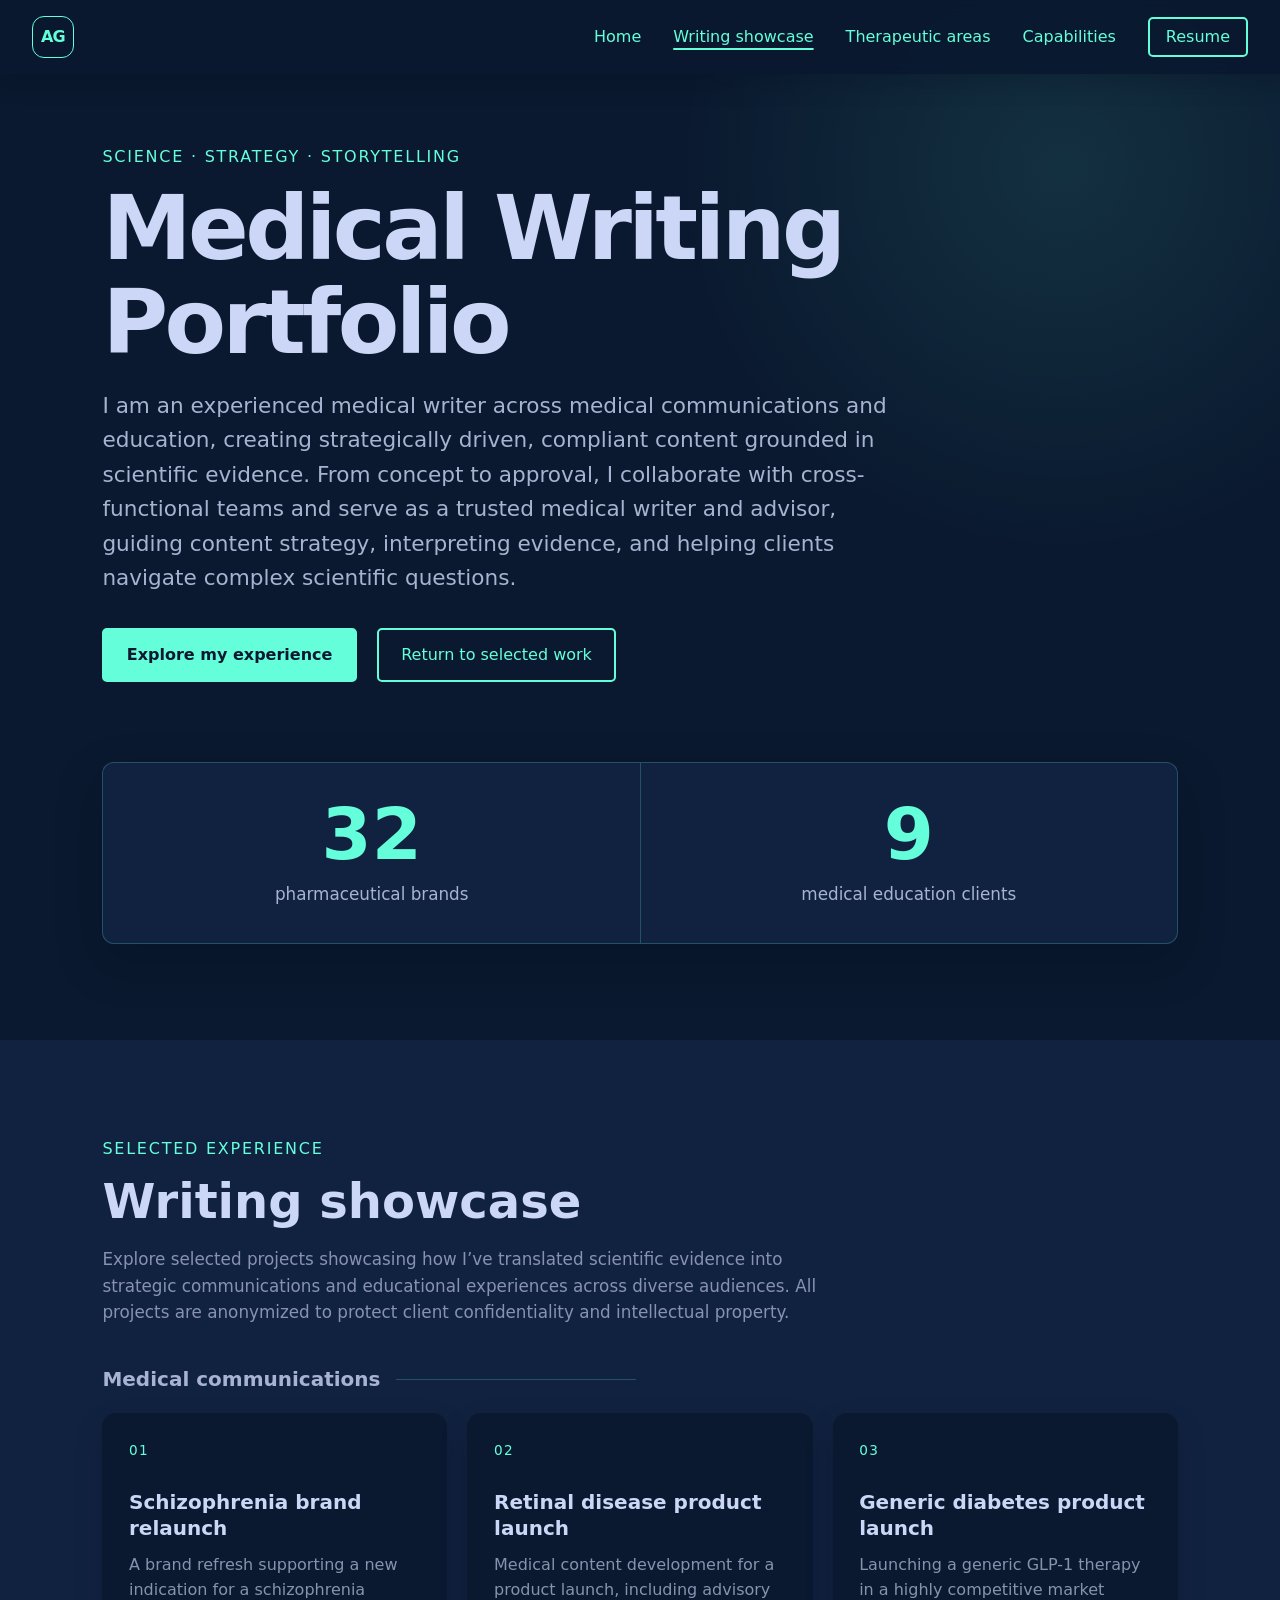
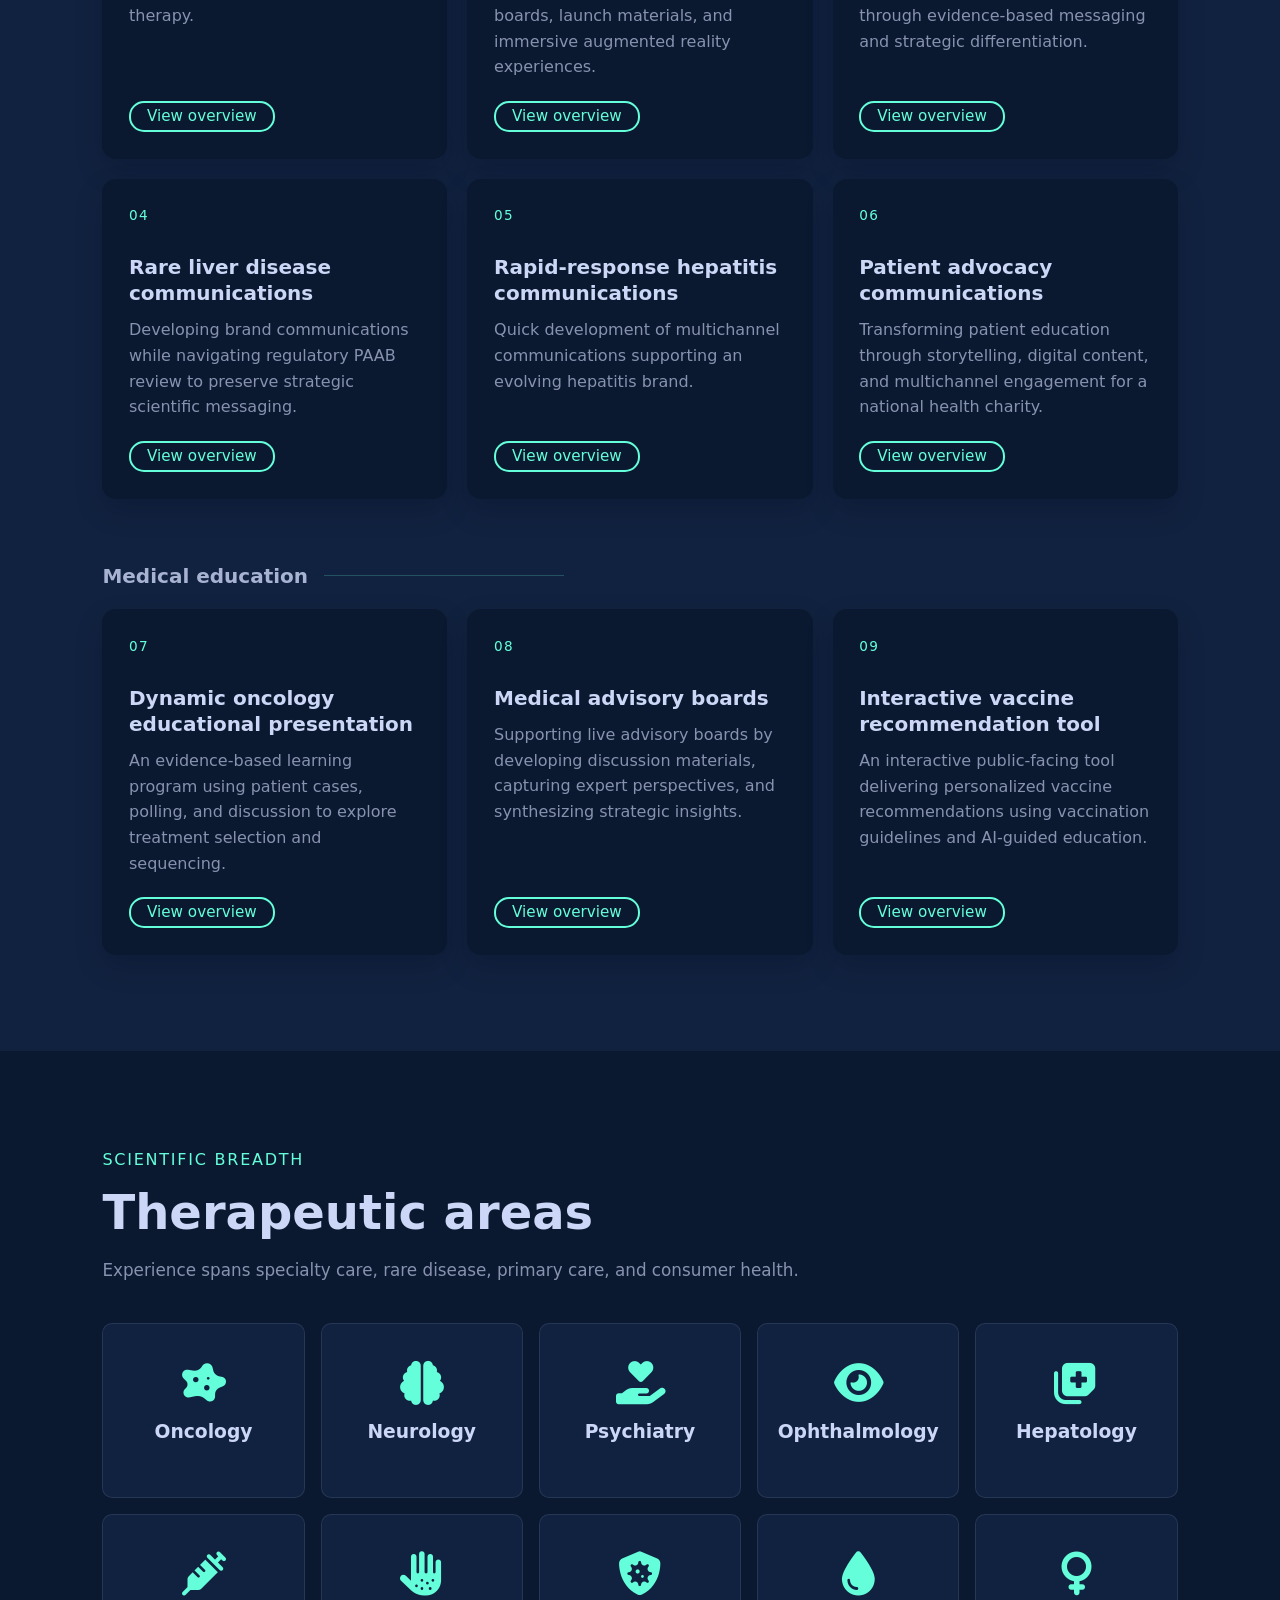
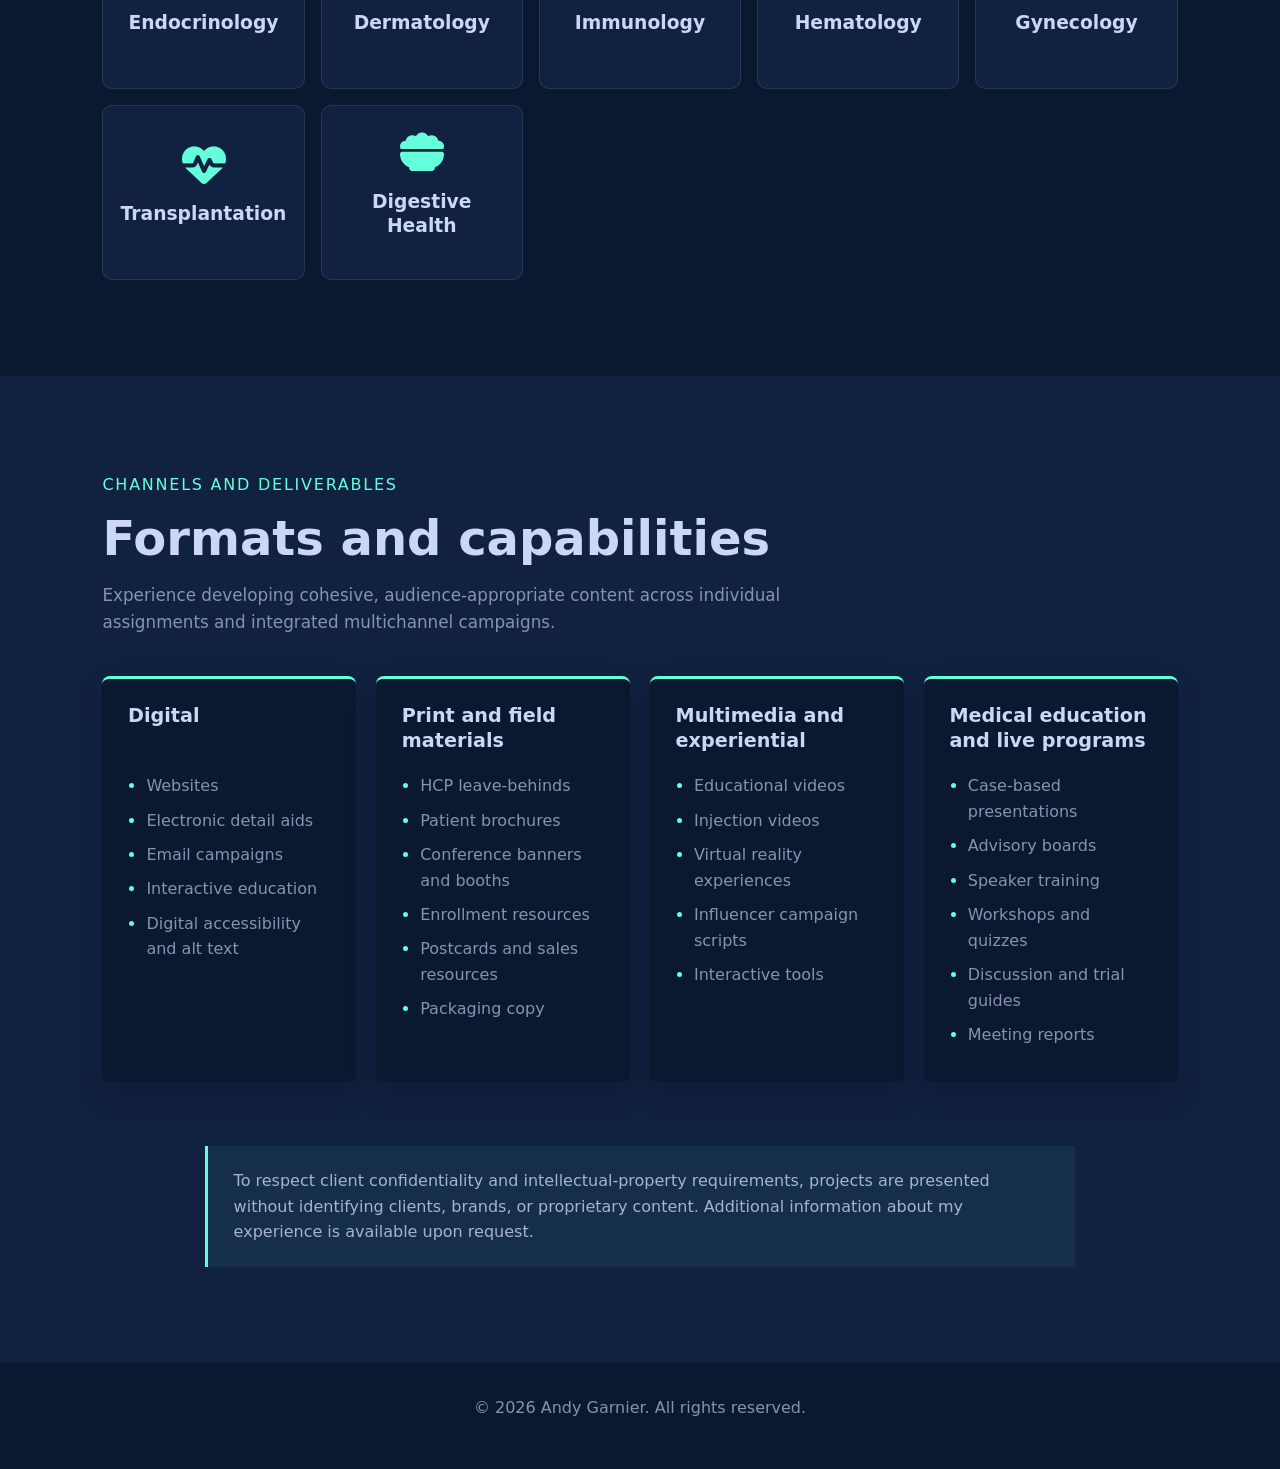
==== commit 4e08a1b2: "added test-pages" ====
--- a/index.html
+++ b/index.html
@@ -13,8 +13,15 @@
     <meta charset="UTF-8">
     <meta name="viewport" content="width=device-width, initial-scale=1.0">
     <meta name="description" content="Medical writing portfolio of Andy Garnier, featuring experience across medical communications and education.">
+    <meta name="theme-color" content="#0a192f">
+    <link rel="canonical" href="https://adgarnier.github.io/portfolio/">
+    <meta property="og:type" content="website">
+    <meta property="og:title" content="Medical Writing Portfolio | Andy Garnier">
+    <meta property="og:description" content="Selected medical communications and education work across therapeutic areas and content formats.">
+    <meta property="og:url" content="https://adgarnier.github.io/portfolio/">
+    <meta name="twitter:card" content="summary">
     <title>Medical Writing Portfolio | Andy Garnier</title>
-    <link rel="icon" type="image/png" href="images/favicon-32x32.png">
+    <link rel="icon" type="image/png" href="/images/favicon-32x32.png">
 
     <link rel="stylesheet" href="styles.css">
     <link
@@ -23,25 +30,30 @@
     />
 </head>
 
-<body>
-<nav class="navbar" aria-label="Portfolio navigation">
+<body class="portfolio-page">
+<a class="skip-link" href="#main-content">Skip to main content</a>
+<nav class="navbar" aria-label="Primary navigation">
+    <a class="site-mark" href="https://adgarnier.github.io/#home" aria-label="Andy Garnier, home">AG</a>
     <button class="menu-toggle" id="menu-toggle" type="button" aria-label="Open navigation" aria-expanded="false" aria-controls="navbar-links">☰</button>
     <div class="navbar-links" id="navbar-links">
-        <a href="index.html">Home</a>
-        <a href="#showcase">Writing showcase</a>
+        <a href="https://adgarnier.github.io/#home">Home</a>
+        <a href="#showcase" aria-current="location">Writing showcase</a>
         <a href="#therapeutic-areas">Therapeutic areas</a>
         <a href="#capabilities">Capabilities</a>
         <a href="resume/Andy_Garnier_Resume.pdf" target="_blank" rel="noopener noreferrer" class="resume-button">Resume</a>
     </div>
 </nav>
 
-<main>
+<main id="main-content">
     <section class="hero fade-in" id="top">
         <div class="container">
             <p class="eyebrow">Science · Strategy · Storytelling</p>
             <h1>Medical Writing Portfolio</h1>
-            <p class="hero-copy"> I am an experienced medical writer across medical communications and education, creating strategically driven, compliant content grounded in scientific evidence. From concept to approval, I collaborate with cross-functional teams and serve as a trusted medical writer and advisor, guiding content strategy, interpreting evidence, and helping clients navigate complex scientific questions.</p>
-            <a class="hero-link" href="#showcase">Explore my experience</a>
+            <p class="hero-copy">I am an experienced medical writer across medical communications and education, creating strategically driven, compliant content grounded in scientific evidence. From concept to approval, I collaborate with cross-functional teams and serve as a trusted medical writer and advisor, guiding content strategy, interpreting evidence, and helping clients navigate complex scientific questions.</p>
+            <div class="hero-actions">
+                <a class="hero-link" href="#showcase">Explore my experience</a>
+                <a class="hero-link" href="https://adgarnier.github.io/#work">Return to selected work</a>
+            </div>
         </div>
     </section>
 
--- a/styles.css
+++ b/styles.css
@@ -22,9 +22,28 @@
     margin: 0;
     background: var(--navy);
     color: var(--text);
-    font-family: Arial, sans-serif;
+    font-family: Inter, ui-sans-serif, system-ui, -apple-system, BlinkMacSystemFont, "Segoe UI", sans-serif;
     line-height: 1.6;
     overflow-x: hidden;
+}
+
+.skip-link {
+    position: fixed;
+    top: 0.75rem;
+    left: 0.75rem;
+    z-index: 2000;
+    padding: 0.65rem 1rem;
+    border-radius: 8px;
+    background: var(--teal);
+    color: var(--navy);
+    font-weight: 700;
+    text-decoration: none;
+    transform: translateY(-160%);
+    transition: transform 0.2s ease;
+}
+
+.skip-link:focus {
+    transform: translateY(0);
 }
 
 body.modal-open {
@@ -71,6 +90,12 @@
 
 .navbar a:hover {
     text-decoration: underline;
+}
+
+.navbar a[aria-current="location"] {
+    text-decoration: underline;
+    text-decoration-thickness: 2px;
+    text-underline-offset: 0.4rem;
 }
 
 .resume-button {
@@ -1065,3 +1090,197 @@
         flex-direction: column;
     }
 }
+
+/* Homepage modernization: scoped to avoid affecting the other pages sharing this file. */
+.home-page main > section[id] {
+    scroll-margin-top: 76px;
+}
+
+.home-page .navbar {
+    justify-content: space-between;
+}
+
+.home-page .site-mark {
+    display: grid;
+    width: 42px;
+    height: 42px;
+    place-items: center;
+    flex: 0 0 auto;
+    border: 1px solid var(--teal);
+    border-radius: 12px;
+    font-weight: 800;
+    letter-spacing: -0.04em;
+    text-decoration: none;
+}
+
+.home-page .site-mark:hover {
+    background: rgba(100, 255, 218, 0.1);
+    text-decoration: none;
+}
+
+.home-page .hero {
+    min-height: min(860px, 92vh);
+    background:
+        radial-gradient(circle at 78% 22%, rgba(100, 255, 218, 0.13), transparent 27rem),
+        radial-gradient(circle at 15% 85%, rgba(23, 47, 81, 0.7), transparent 30rem),
+        var(--navy);
+}
+
+.home-page .hero-copy {
+    max-width: 720px;
+}
+
+.home-page .hero-actions .hero-link:first-child {
+    background: var(--teal);
+    color: var(--navy);
+    font-weight: 700;
+}
+
+.home-page .hero-actions .hero-link:first-child:hover {
+    background: transparent;
+    color: var(--teal);
+}
+
+.home-page .showcase-card {
+    min-width: 0;
+    border-radius: 14px;
+    text-decoration: none;
+}
+
+.home-page .showcase-card:focus-visible {
+    border-color: var(--teal);
+}
+
+.home-page .showcase-card h3 {
+    color: var(--text);
+}
+
+.home-page .showcase-card .card-link {
+    transition: transform 0.2s ease, background 0.25s ease, color 0.25s ease;
+}
+
+.home-page .showcase-card:hover .card-link {
+    transform: translateX(3px);
+    background: var(--teal);
+    color: var(--navy);
+}
+
+.home-page .project-tags {
+    display: flex;
+    flex-wrap: wrap;
+    gap: 0.45rem;
+    margin: -0.25rem 0 1.25rem;
+}
+
+.home-page .project-tags span {
+    padding: 0.2rem 0.55rem;
+    border: 1px solid var(--border);
+    border-radius: 999px;
+    color: var(--muted);
+    font-size: 0.75rem;
+}
+
+.home-page .profile-grid > img,
+.home-page .carousel,
+.home-page .contact-panel {
+    border-radius: 18px;
+}
+
+.home-page .image-controls button[aria-pressed="true"] {
+    background: var(--teal);
+    color: var(--navy);
+}
+
+@media (max-width: 760px) {
+    .home-page .navbar-links {
+        max-height: calc(100vh - 64px);
+        overflow-y: auto;
+    }
+
+    .home-page main > section[id] {
+        scroll-margin-top: 68px;
+    }
+}
+
+@media (max-width: 420px) {
+    .home-page .image-controls {
+        gap: 0.4rem;
+    }
+
+    .home-page .image-controls button {
+        padding-inline: 0.7rem;
+    }
+}
+
+/* Portfolio page shell: share the homepage navigation without its taller hero. */
+.portfolio-page main > section[id] {
+    scroll-margin-top: 76px;
+}
+
+.portfolio-page .navbar {
+    justify-content: space-between;
+}
+
+.portfolio-page .site-mark {
+    display: grid;
+    width: 42px;
+    height: 42px;
+    place-items: center;
+    flex: 0 0 auto;
+    border: 1px solid var(--teal);
+    border-radius: 12px;
+    font-weight: 800;
+    letter-spacing: -0.04em;
+    text-decoration: none;
+}
+
+.portfolio-page .site-mark:hover {
+    background: rgba(100, 255, 218, 0.1);
+    text-decoration: none;
+}
+
+.portfolio-page .hero-actions .hero-link:first-child {
+    background: var(--teal);
+    color: var(--navy);
+    font-weight: 700;
+}
+
+.portfolio-page .hero-actions .hero-link:first-child:hover {
+    background: transparent;
+    color: var(--teal);
+}
+
+.portfolio-page .showcase-card {
+    min-width: 0;
+    border-radius: 14px;
+    text-decoration: none;
+}
+
+.portfolio-page .showcase-card:focus-visible {
+    border-color: var(--teal);
+}
+
+.portfolio-page .showcase-card h3 {
+    color: var(--text);
+}
+
+.portfolio-page .showcase-card .card-link {
+    transition: transform 0.2s ease, background 0.25s ease, color 0.25s ease;
+}
+
+.portfolio-page .showcase-card:hover .card-link {
+    transform: translateX(3px);
+    background: var(--teal);
+    color: var(--navy);
+}
+
+@media (max-width: 760px) {
+    .portfolio-page .navbar-links {
+        max-height: calc(100vh - 64px);
+        overflow-y: auto;
+    }
+
+    .portfolio-page main > section[id] {
+        scroll-margin-top: 68px;
+    }
+}
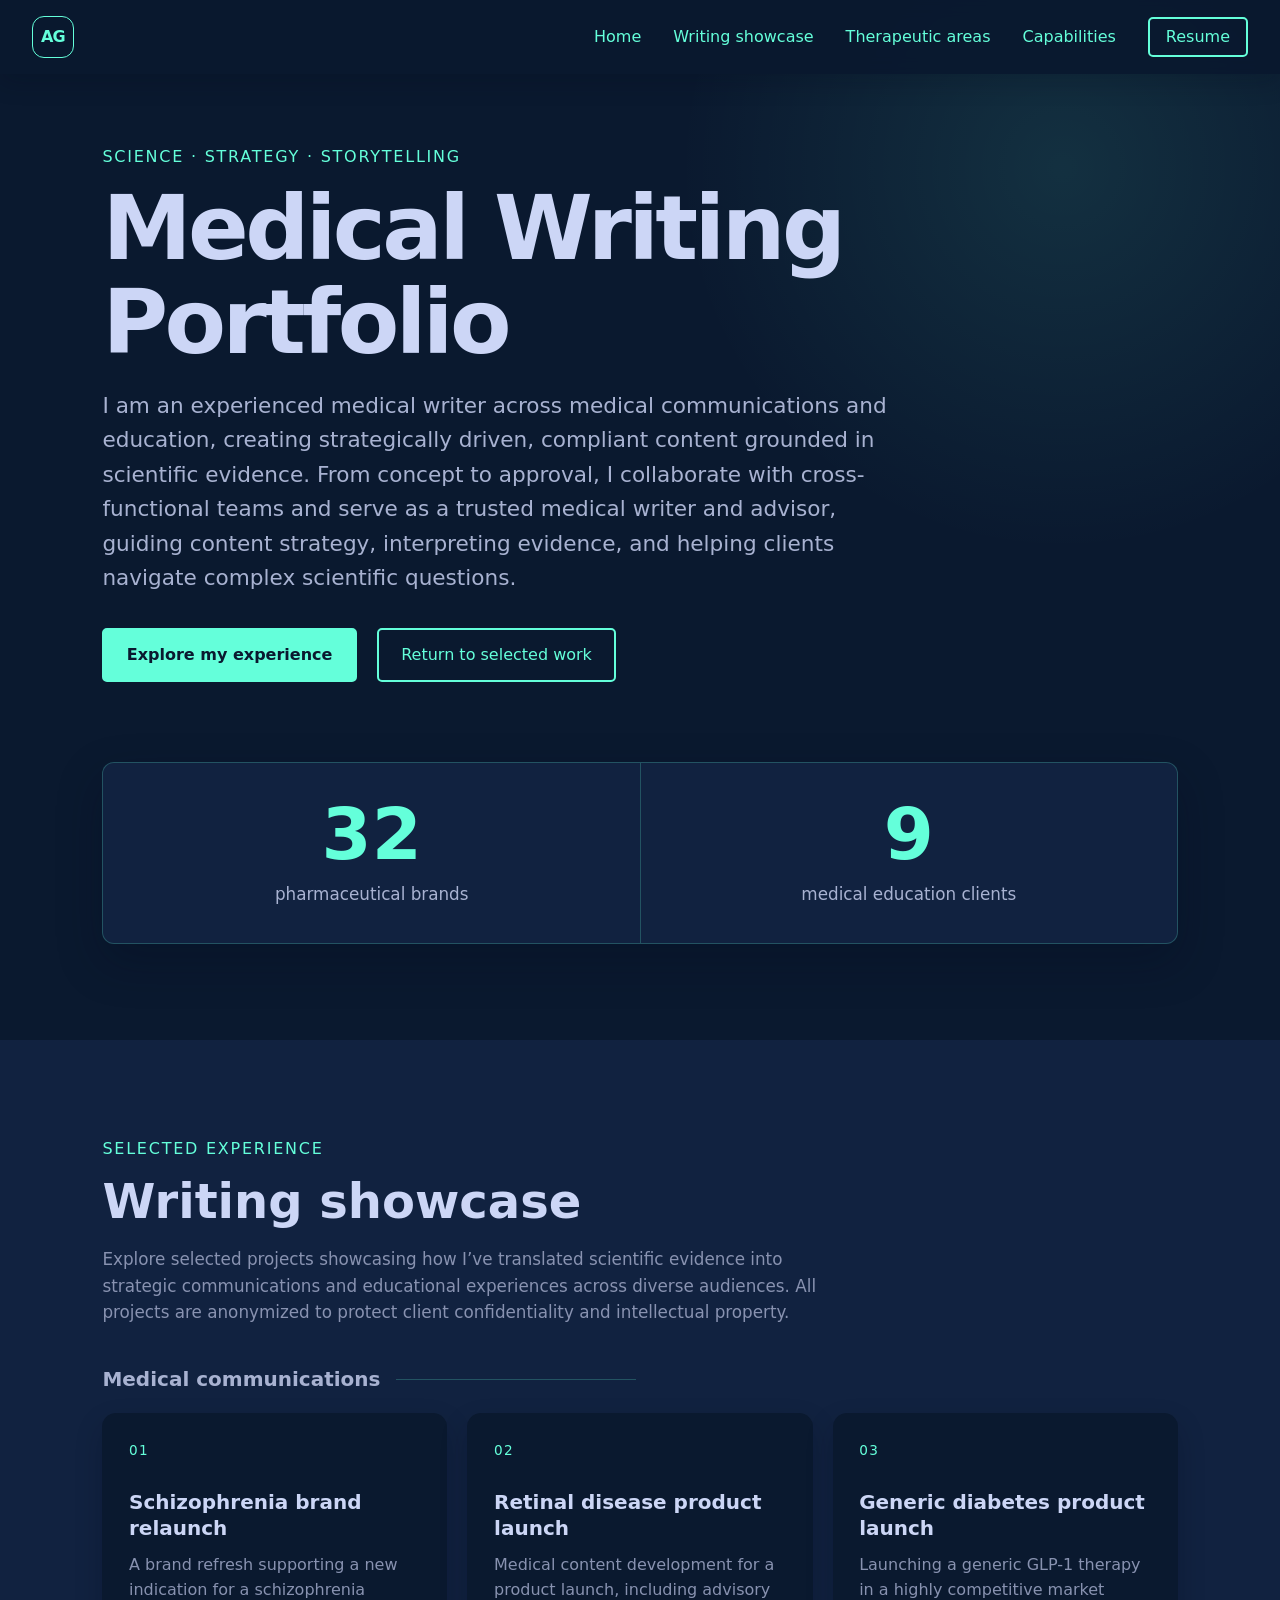
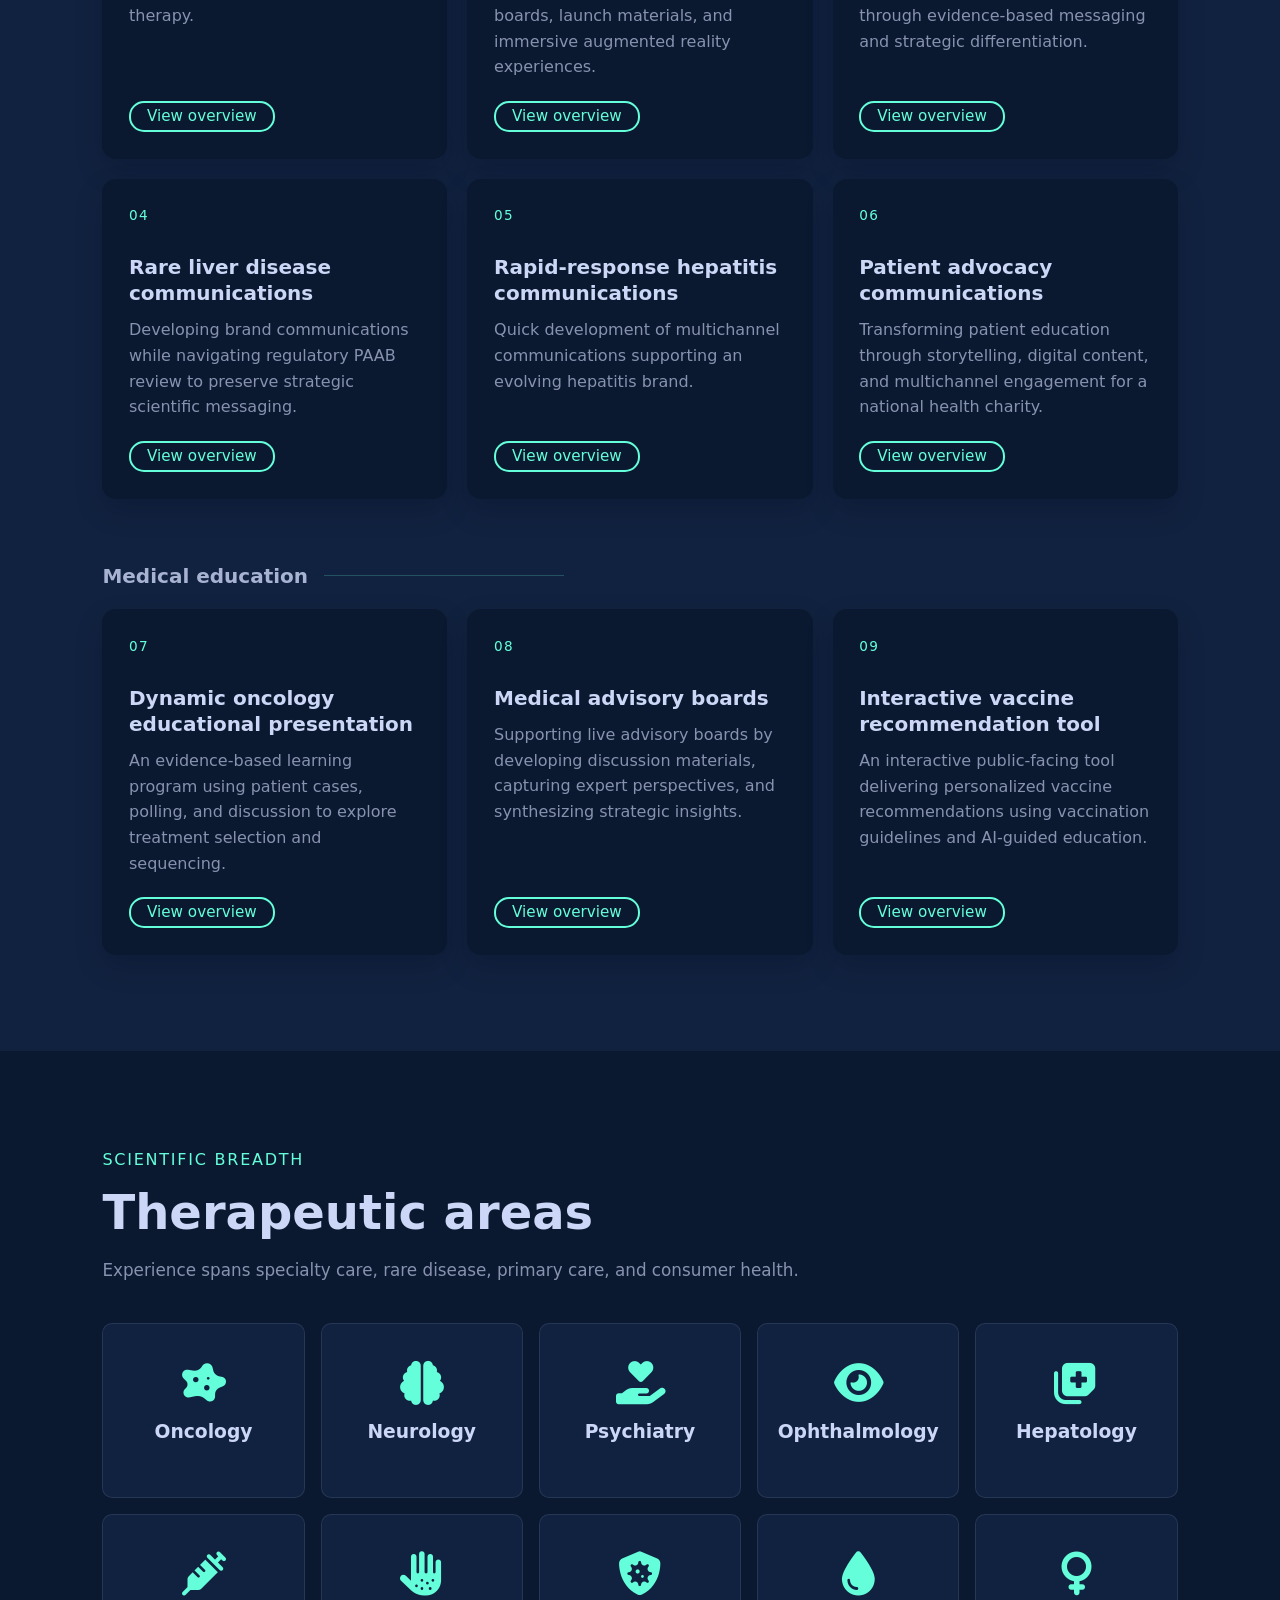
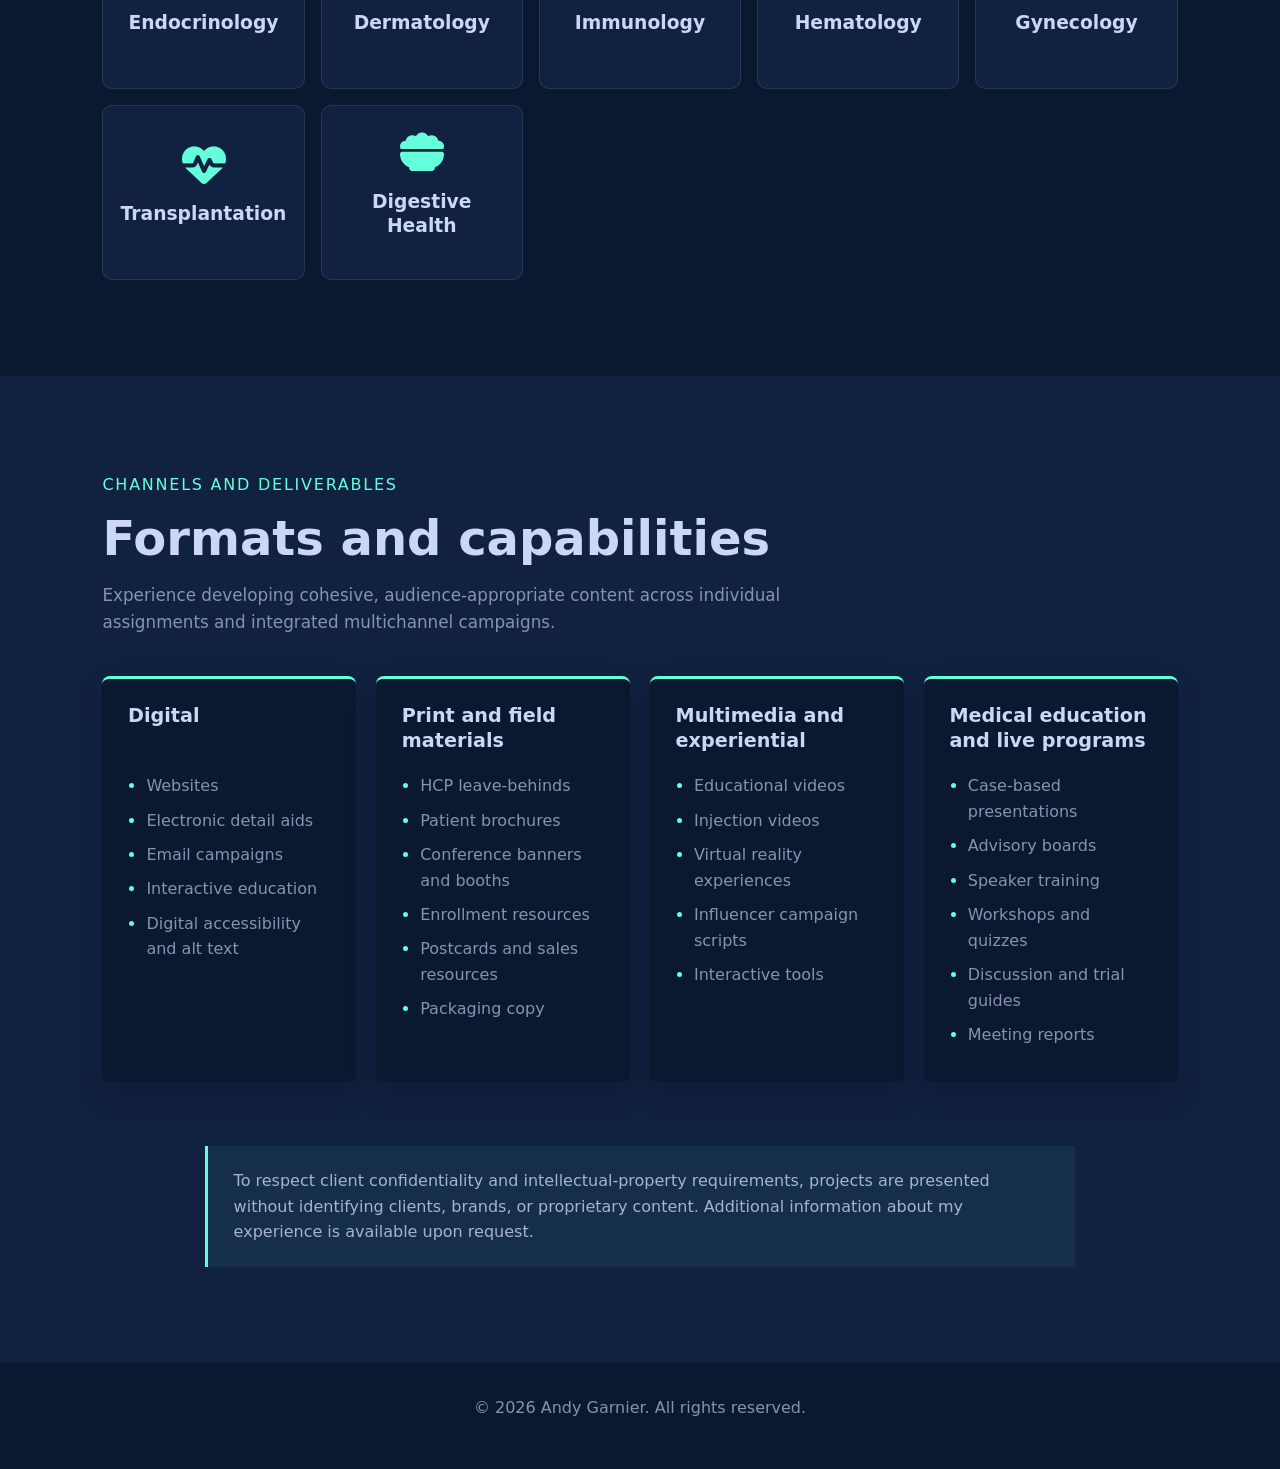
==== commit 36123fb3: "Update Writing showcase link in navbar Removed aria-current attribute from Writing showcase link." ====
--- a/index.html
+++ b/index.html
@@ -37,7 +37,7 @@
     <button class="menu-toggle" id="menu-toggle" type="button" aria-label="Open navigation" aria-expanded="false" aria-controls="navbar-links">☰</button>
     <div class="navbar-links" id="navbar-links">
         <a href="https://adgarnier.github.io/#home">Home</a>
-        <a href="#showcase" aria-current="location">Writing showcase</a>
+        <a href="#showcase">Writing showcase</a>
         <a href="#therapeutic-areas">Therapeutic areas</a>
         <a href="#capabilities">Capabilities</a>
         <a href="resume/Andy_Garnier_Resume.pdf" target="_blank" rel="noopener noreferrer" class="resume-button">Resume</a>
